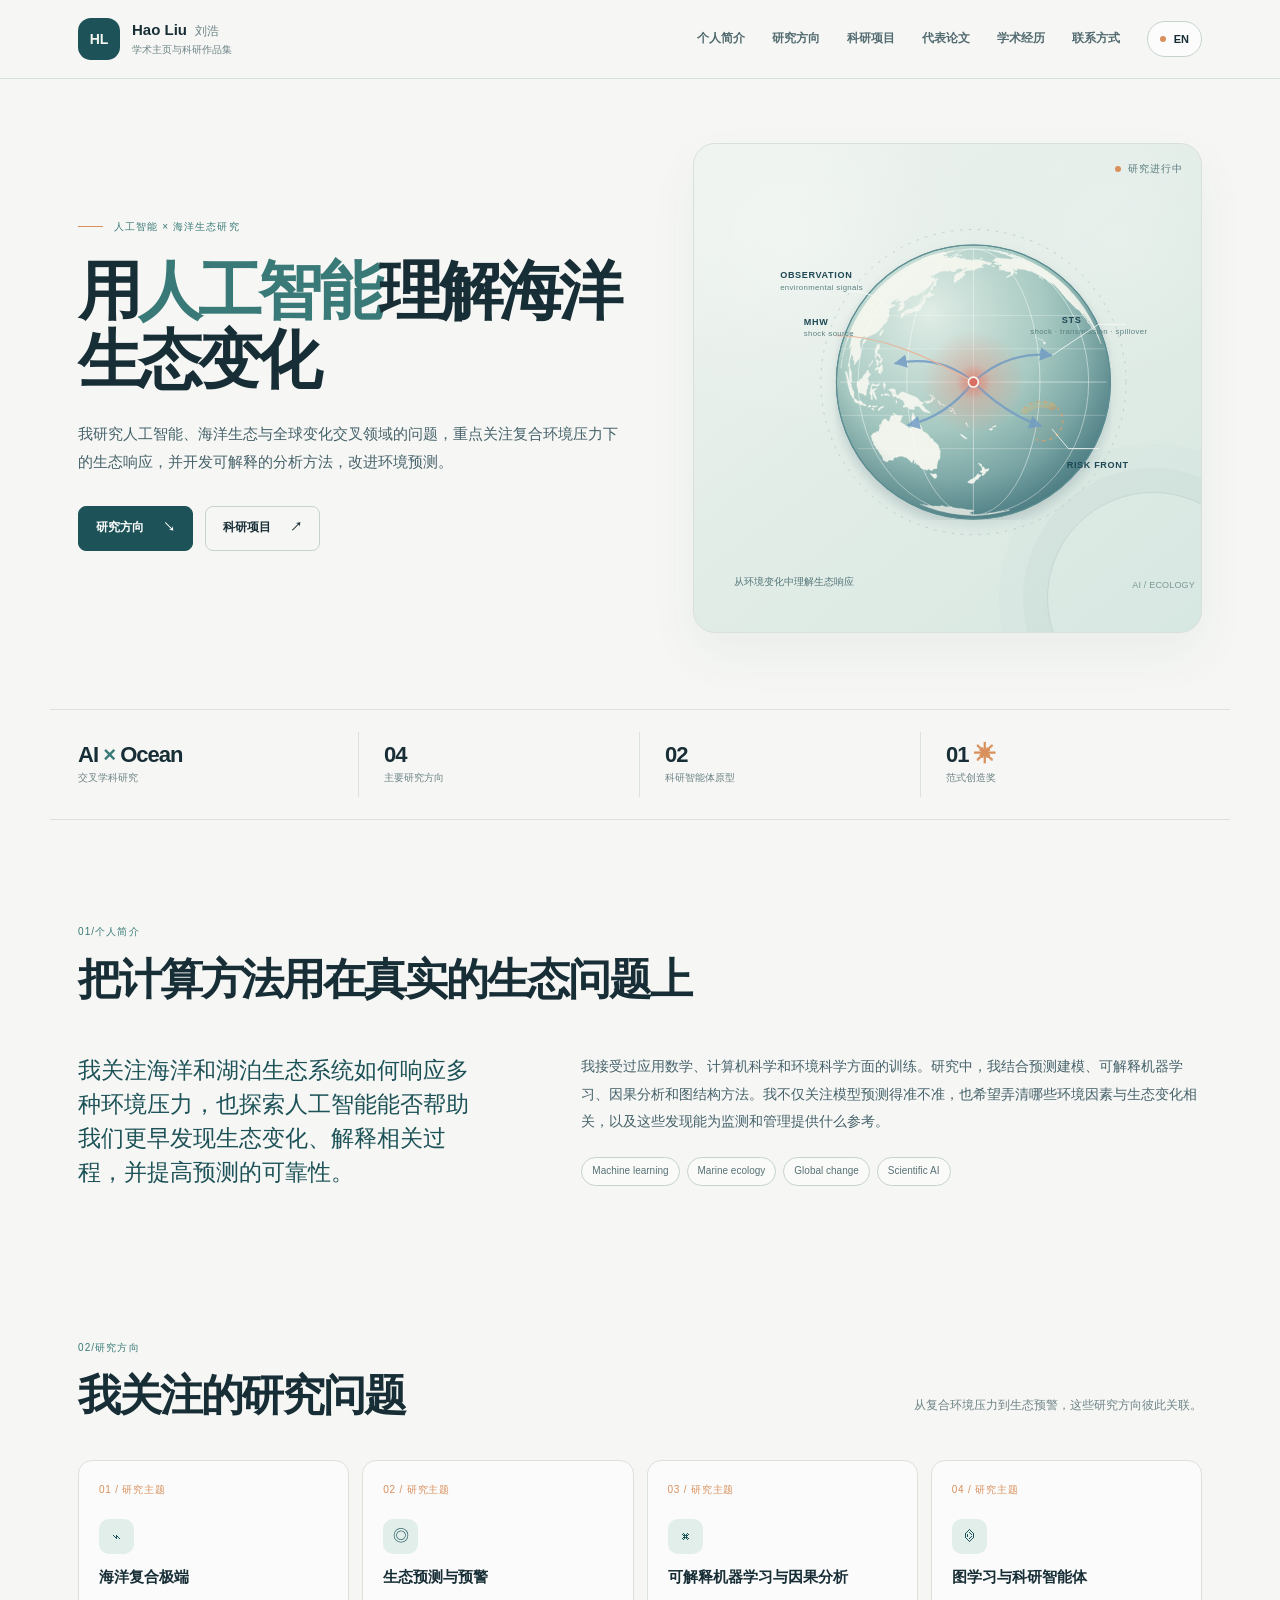
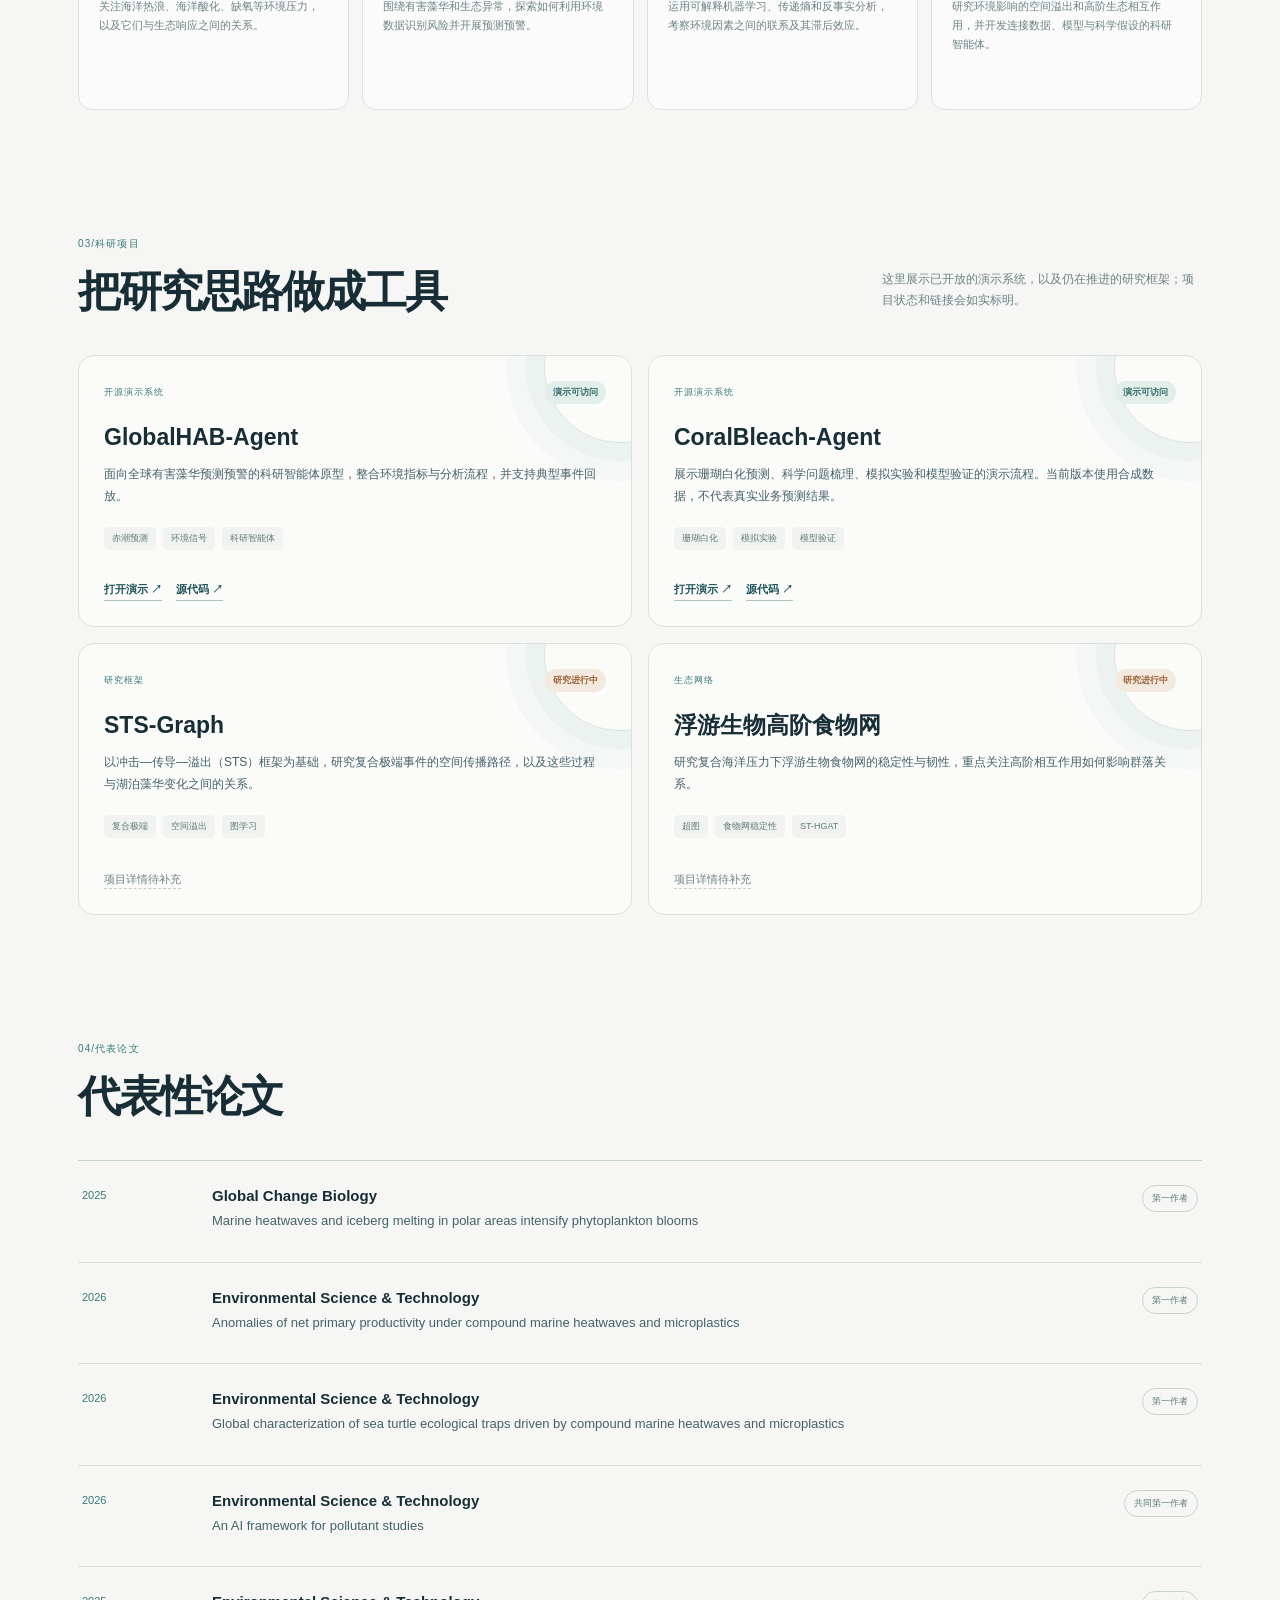
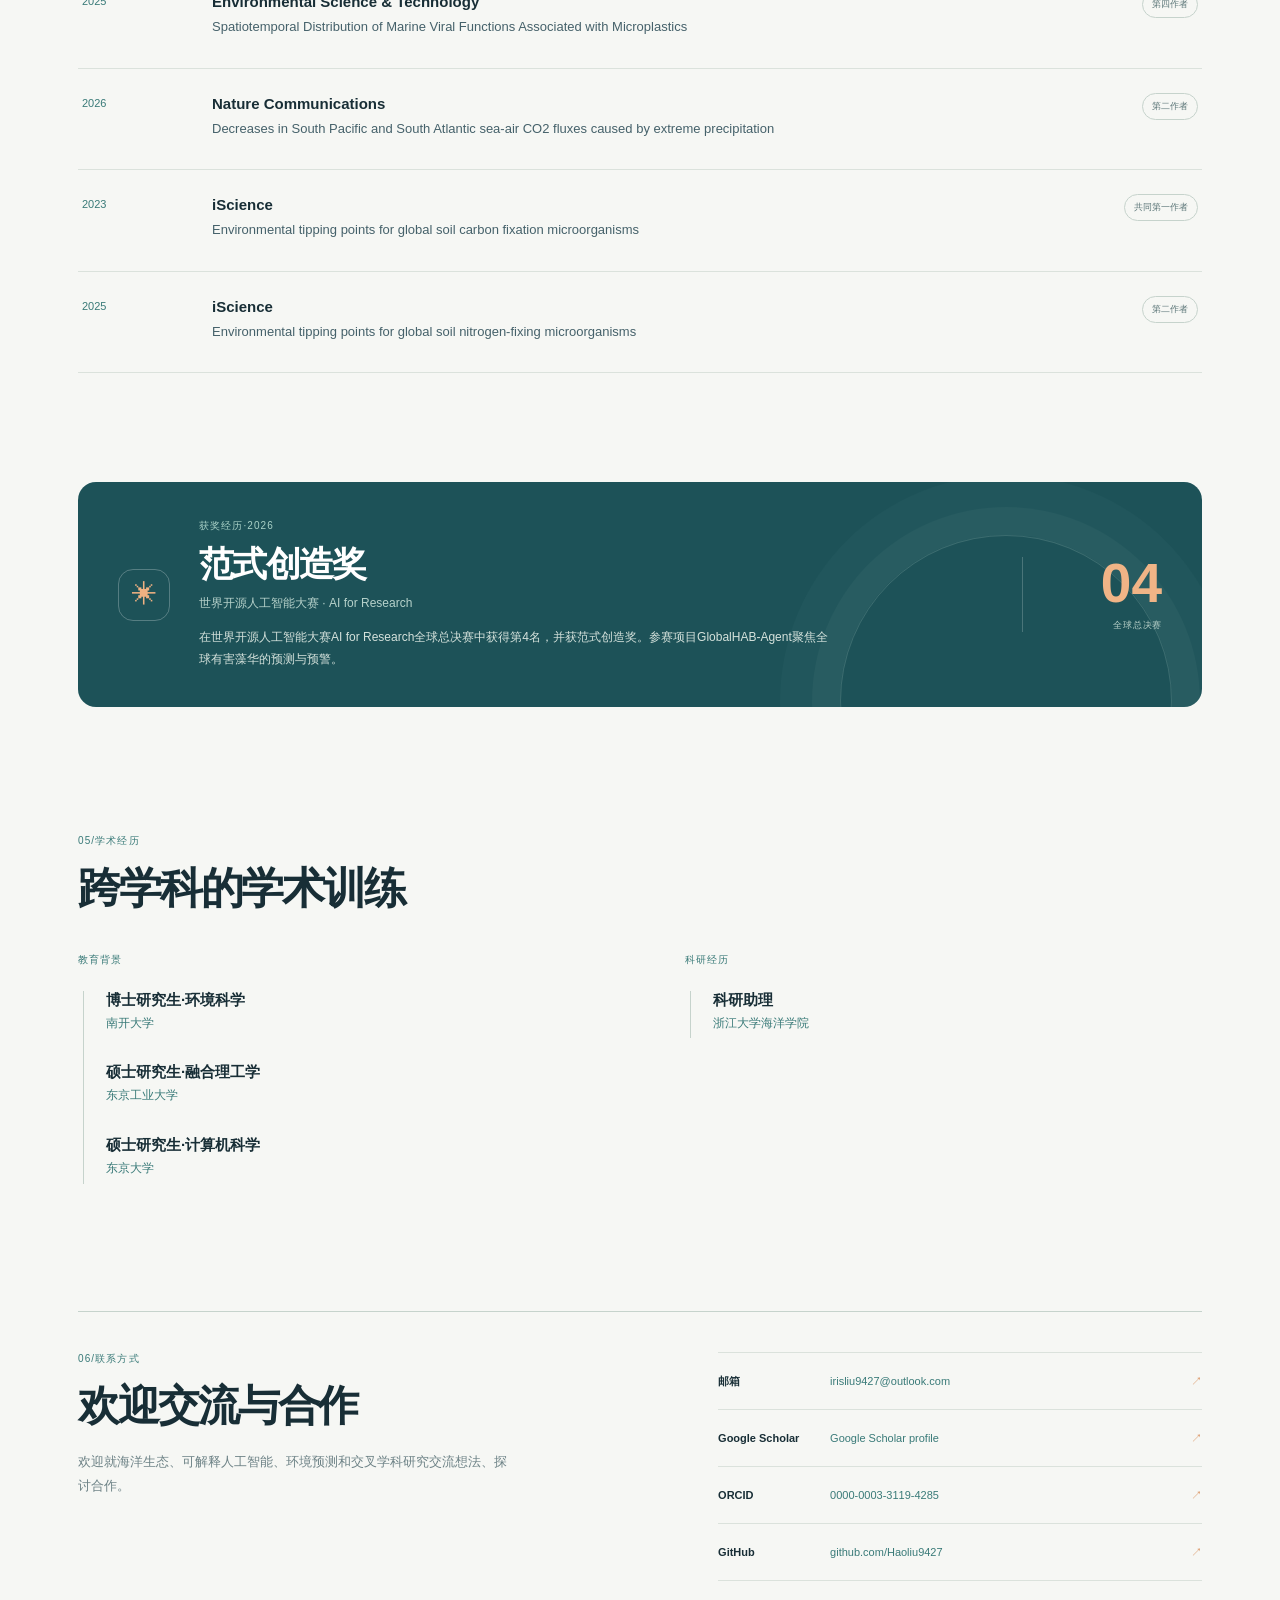
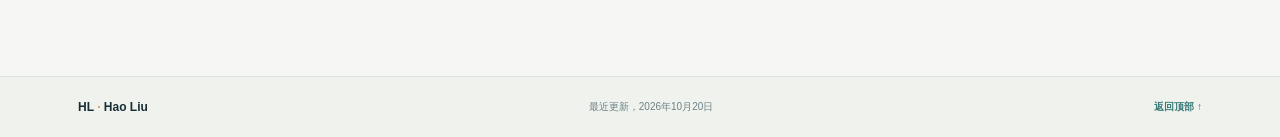
==== index.html @ a84d5222 "Bust cache for repaired language script" ====
<!doctype html>
<html lang="zh-CN">
<head>
  <meta charset="utf-8">
  <meta name="viewport" content="width=device-width, initial-scale=1">
  <meta name="theme-color" content="#f6f7f4">
  <meta name="description" content="刘浩的学术主页与科研作品集，关注人工智能、海洋生态与全球变化。">
  <meta property="og:title" content="刘浩｜人工智能与海洋生态">
  <meta property="og:description" content="刘浩的学术主页与科研作品集，关注人工智能、海洋生态与全球变化。">
  <meta property="og:type" content="website">
  <title>刘浩｜人工智能与海洋生态</title>
  <link rel="icon" href="assets/favicon.svg" type="image/svg+xml">
  <link rel="stylesheet" href="styles.css?v=20261020-4">
  <script defer src="script.js?v=20261020-5"></script>
</head>
<body>
  <a class="skip-link" href="#main" data-i18n="skip">Skip to content</a>

  <header class="site-header">
    <div class="nav-shell">
      <a class="brand" href="#top" aria-label="Hao Liu home">
        <span class="brand-mark">HL</span>
        <span class="brand-copy">
          <strong>Hao Liu <span class="brand-cn">刘浩</span></strong>
          <small data-i18n="brand.subtitle">Academic profile & research portfolio</small>
        </span>
      </a>

      <button class="menu-toggle" id="menu-toggle" type="button" aria-expanded="false" aria-controls="site-nav" aria-label="Open navigation">
        <span></span><span></span>
      </button>

      <nav class="site-nav" id="site-nav" aria-label="Main navigation">
        <a href="#about" data-i18n="nav.about">About</a>
        <a href="#research" data-i18n="nav.research">Research</a>
        <a href="#projects" data-i18n="nav.projects">Projects</a>
        <a href="#publications" data-i18n="nav.publications">Publications</a>
        <a href="#background" data-i18n="nav.background">Background</a>
        <a href="#contact" data-i18n="nav.contact">Contact</a>
        <button class="language-toggle" id="language-toggle" type="button" aria-label="Switch language">
          <span class="language-dot"></span><span id="language-label">中文</span>
        </button>
      </nav>
    </div>
  </header>

  <main id="main">
    <section class="hero section-wrap" id="top">
      <div class="hero-copy">
        <p class="eyebrow"><span class="eyebrow-line"></span><span data-i18n="hero.eyebrow">RESEARCHER · AI × MARINE ECOLOGY</span></p>
        <h1 data-i18n="hero.title">Understanding a changing ocean with <span class="hero-highlight">intelligent systems</span></h1>
        <p class="hero-lede" data-i18n="hero.lede">I work at the intersection of artificial intelligence, marine ecology, and global change — developing interpretable methods to understand ecological responses and improve environmental prediction.</p>
        <div class="hero-actions">
          <a class="button button-primary" href="#research"><span data-i18n="hero.ctaResearch">Explore research</span><span aria-hidden="true">↘</span></a>
          <a class="button button-quiet" href="#projects"><span data-i18n="hero.ctaProjects">View projects</span><span aria-hidden="true">↗</span></a>
        </div>
      </div>

      <div class="hero-visual" aria-label="Shock-transmission-spillover globe illustration" role="img">
        <div class="visual-topline">
          <span class="visual-live"><i></i><span data-i18n="visual.status">Research in progress</span></span>
        </div>
        <svg class="ocean-graphic sts-globe-realistic" viewBox="0 0 580 500" xmlns="http://www.w3.org/2000/svg" aria-hidden="true">
<defs>
<radialGradient id="heroShockGlow" cx="50%" cy="50%" r="50%"><stop offset="0%" stop-color="#d96f62" stop-opacity=".68"/><stop offset="35%" stop-color="#e58c7b" stop-opacity=".34"/><stop offset="100%" stop-color="#e58c7b" stop-opacity="0"/></radialGradient>
<linearGradient id="heroRiskBand" x1="0" y1="0" x2="1" y2="1"><stop offset="0%" stop-color="#f5d882" stop-opacity=".02"/><stop offset="55%" stop-color="#efb65d" stop-opacity=".28"/><stop offset="100%" stop-color="#d98b43" stop-opacity=".52"/></linearGradient>
<marker id="heroFlowArrow" markerWidth="6" markerHeight="6" refX="5" refY="3" orient="auto"><path d="M0 0L5.5 3L0 6Z" fill="#719bc4"/></marker>
</defs>
<circle cx="322" cy="244" r="188" fill="none" stroke="#b8ceca" stroke-width="1.1" stroke-dasharray="3 8"/>
<image href="assets/globe-coastlines.svg" x="152" y="74" width="340" height="340" preserveAspectRatio="xMidYMid meet"/>
<circle cx="322" cy="244" r="64" fill="url(#heroShockGlow)"/>
<path d="M384 277 C394 267 409 265 421 272 C432 279 435 291 430 302 C425 313 412 319 399 315" fill="rgba(184,142,86,.055)" stroke="#d5a16b" stroke-width="1.5" stroke-dasharray="4 5"/>
<path d="M385 279 C396 270 408 269 419 274" fill="none" stroke="url(#heroRiskBand)" stroke-width="9" stroke-linecap="round"/>
<g fill="none" stroke="#719bc4" stroke-width="2.8" stroke-linecap="round" marker-end="url(#heroFlowArrow)" opacity=".84">
<path d="M322 244 C294 220 261 214 226 221"/>
<path d="M322 244 C350 218 384 207 418 211"/>
<path d="M322 244 C348 270 376 288 405 298"/>
<path d="M322 244 C300 272 273 290 242 297"/>
</g>
<circle cx="322" cy="244" r="21" fill="url(#heroShockGlow)"/>
<path d="M153 187 C207 187 264 211 322 244" fill="none" stroke="#e9b69c" stroke-width="1.35" stroke-linecap="round" opacity=".98"/>
<circle cx="322" cy="244" r="6.1" fill="#d96f62" stroke="#fbf6ef" stroke-width="2"/>
<g fill="#1f4855" font-size="11.2" font-weight="700" letter-spacing=".8">
<text x="84" y="116">OBSERVATION</text><text x="113" y="174">MHW</text><text x="431" y="171">STS</text><text x="437" y="350">RISK FRONT</text>
</g>
<g fill="#5b8281" font-size="9.6" letter-spacing=".45">
<text x="84" y="130">environmental signals</text><text x="113" y="187">shock source</text><text x="392" y="185">shock · transmission · spillover</text>
</g>
<g stroke="#f8fbf7" stroke-width="1.15" fill="none" opacity=".9">
<path d="M170 132 C191 132 204 140 216 151"/>
<path d="M419 211 L476 173 L510 173"/>
<path d="M419 302 L439 326 L477 326"/>
</g>
</svg>
        <div class="visual-caption">
          <span data-i18n="visual.caption">From environmental signals to ecological insight</span>
          <span class="caption-index">AI / ECOLOGY</span>
        </div>
      </div>
    </section>

    <section class="quick-facts section-wrap" aria-label="Profile highlights">
      <div class="fact">
        <span class="fact-value">AI <span>×</span> Ocean</span>
        <span class="fact-label" data-i18n="facts.one">Interdisciplinary research</span>
      </div>
      <div class="fact">
        <span class="fact-value">04</span>
        <span class="fact-label" data-i18n="facts.two">Core research themes</span>
      </div>
      <div class="fact">
        <span class="fact-value">02</span>
        <span class="fact-label" data-i18n="facts.three">Interactive research agents</span>
      </div>
      <div class="fact fact-award">
        <span class="fact-value">01 <span class="fact-star">✳</span></span>
        <span class="fact-label" data-i18n="facts.four">Paradigm Creation Award</span>
      </div>
    </section>

    <section class="section section-wrap about-section" id="about">
      <div class="section-heading">
        <p class="section-index">01/<span data-i18n="sections.about">ABOUT</span></p>
        <h2 data-i18n="about.title">Connecting computational methods with ecological questions.</h2>
      </div>
      <div class="about-grid">
        <div class="about-lead">
          <p data-i18n="about.lead">My work asks how marine and aquatic ecosystems respond to interacting environmental pressures — and how AI can help detect, explain, and anticipate those changes.</p>
        </div>
        <div class="about-detail">
          <p data-i18n="about.detail">With training across applied mathematics, computer science, and environmental science, I combine predictive modelling with interpretable analysis, causal reasoning, and graph-based representations. The goal is not only to improve model performance, but to produce evidence that can support ecological understanding and environmental decision-making.</p>
          <div class="inline-tags">
            <span>Machine learning</span><span>Marine ecology</span><span>Global change</span><span>Scientific AI</span>
          </div>
        </div>
      </div>
    </section>

    <section class="section section-wrap research-section" id="research">
      <div class="section-heading heading-with-note">
        <div>
          <p class="section-index">02/<span data-i18n="sections.research">RESEARCH</span></p>
          <h2 data-i18n="research.title">Questions that guide the work.</h2>
        </div>
        <p class="section-note" data-i18n="research.note">Four connected themes, from environmental extremes to practical prediction systems.</p>
      </div>
      <div class="research-grid" id="research-grid"></div>
    </section>

    <section class="section section-wrap projects-section" id="projects">
      <div class="section-heading heading-with-note">
        <div>
          <p class="section-index">03/<span data-i18n="sections.projects">PROJECTS</span></p>
          <h2 data-i18n="projects.title">Research, made tangible.</h2>
        </div>
        <p class="section-note" data-i18n="projects.note">Selected prototypes and research frameworks. Project status and links are kept explicit.</p>
      </div>
      <div class="projects-grid" id="projects-grid"></div>
    </section>

    <section class="section section-wrap publications-section" id="publications">
      <div class="section-heading heading-with-note">
        <div>
          <p class="section-index">04/<span data-i18n="sections.publications">PUBLICATIONS</span></p>
          <h2 data-i18n="publications.title">Selected publications.</h2>
        </div>
      </div>
      <div class="publication-list" id="publication-list"></div>
    </section>

    <section class="section section-wrap recognition-section" id="awards">
      <div class="award-panel">
        <div class="award-symbol" aria-hidden="true">✳</div>
        <div class="award-content">
          <p class="section-index" data-i18n="award.eyebrow">RECOGNITION / 2026</p>
          <h2 data-i18n="award.title">Paradigm Creation Award</h2>
          <p class="award-subtitle" data-i18n="award.subtitle">World Open-Source AI Competition · AI for Research</p>
          <p class="award-description" data-i18n="award.description">Global finalist — 4th place overall and the sole recipient of the Paradigm Creation Award, for GlobalHAB-Agent, a research agent for global harmful algal bloom prediction and early warning.</p>
        </div>
        <div class="award-rank">
          <span class="rank-number">04</span>
          <span class="rank-label" data-i18n="award.rank">WORLD FINAL</span>
        </div>
      </div>
    </section>

    <section class="section section-wrap background-section" id="background">
      <div class="section-heading">
        <p class="section-index">05/<span data-i18n="sections.background">BACKGROUND</span></p>
        <h2 data-i18n="background.title">Training across disciplines.</h2>
      </div>
      <div class="background-grid">
        <div>
          <h3 class="subheading" data-i18n="background.education">Education</h3>
          <div class="timeline" id="education-list"></div>
        </div>
        <div>
          <h3 class="subheading" data-i18n="background.experience">Research experience</h3>
          <div class="timeline" id="experience-list"></div>
        </div>
      </div>
    </section>

    <section class="section section-wrap contact-section" id="contact">
      <div class="contact-panel">
        <div>
          <p class="section-index">06/<span data-i18n="sections.contact">CONTACT</span></p>
          <h2 data-i18n="contact.title">For research, collaboration, and scientific exchange.</h2>
          <p class="contact-description" data-i18n="contact.description">I welcome conversations around marine ecology, interpretable AI, environmental prediction, and interdisciplinary research.</p>
        </div>
        <div class="contact-links">
          <a class="contact-link" href="mailto:irisliu9427@outlook.com">
            <span data-i18n="contact.email">Email</span><span class="contact-link-value">irisliu9427@outlook.com</span><span aria-hidden="true">↗</span>
          </a>
          <a class="contact-link" href="https://scholar.google.com/citations?user=wZEQ1fgAAAAJ&amp;hl=zh-CN&amp;authuser=1" target="_blank" rel="noopener noreferrer">
            <span>Google Scholar</span><span class="contact-link-value">Google Scholar profile</span><span aria-hidden="true">↗</span>
          </a>
          <a class="contact-link" href="https://orcid.org/0000-0003-3119-4285" target="_blank" rel="noopener noreferrer">
            <span>ORCID</span><span class="contact-link-value">0000-0003-3119-4285</span><span aria-hidden="true">↗</span>
          </a>
          <a class="contact-link" href="https://github.com/Haoliu9427" target="_blank" rel="noopener noreferrer">
            <span>GitHub</span><span class="contact-link-value">github.com/Haoliu9427</span><span aria-hidden="true">↗</span>
          </a>
        </div>
      </div>
    </section>
  </main>

  <footer class="site-footer">
    <div class="footer-inner">
      <a class="footer-brand" href="#top">HL <span>·</span> Hao Liu</a>
      <p data-i18n="footer.note">Built for scientific exchange · Last updated 2026</p>
      <a href="#top" class="back-top"><span data-i18n="footer.top">Back to top</span> ↑</a>
    </div>
  </footer>
</body>
</html>
---- styles.css ----
:root{--paper:#f6f7f4;--white:#fff;--ink:#182e36;--ink-soft:#45616a;--muted:#6d8286;--line:#dbe2dc;--line-strong:#c6d3cc;--teal:#397a78;--teal-deep:#1d5258;--teal-pale:#e2eeea;--orange:#d9905d;--serif:"Microsoft YaHei","微软雅黑",sans-serif;--sans:"Microsoft YaHei","微软雅黑",sans-serif;--display:"Microsoft YaHei","微软雅黑",sans-serif;--mono:"Microsoft YaHei","微软雅黑",sans-serif;--content:1180px}
*{box-sizing:border-box}html{scroll-behavior:smooth;scroll-padding-top:92px}body{margin:0;background:var(--paper);color:var(--ink);font:15px/1.65 var(--sans);-webkit-font-smoothing:antialiased}a{color:inherit;text-decoration:none}button{font:inherit}::selection{background:#c9e1d8;color:var(--ink)}.skip-link{position:absolute;left:16px;top:-60px;z-index:1000;background:var(--ink);color:white;padding:10px 14px;border-radius:6px}.skip-link:focus{top:12px}
.site-header{position:sticky;top:0;z-index:100;background:rgba(246,247,244,.93);backdrop-filter:blur(16px);border-bottom:1px solid rgba(198,211,204,.7)}.nav-shell{max-width:var(--content);margin:auto;min-height:78px;padding:0 28px;display:flex;align-items:center;justify-content:space-between;gap:28px}.brand{display:inline-flex;align-items:center;gap:12px;flex-shrink:0}.brand-mark{display:grid;place-items:center;width:42px;height:42px;border-radius:13px;color:#f4f7f1;background:var(--teal-deep);font:700 14px var(--display)}.brand-copy{display:flex;flex-direction:column;line-height:1.28}.brand-copy strong{font:700 15px var(--display)}.brand-cn{color:var(--muted);font-size:12px;font-weight:500;margin-left:4px}.brand-copy small{color:var(--muted);font-size:10px;margin-top:4px}.site-nav{display:flex;align-items:center;gap:clamp(14px,2.1vw,28px)}.site-nav>a{color:#536b70;font-size:12px;font-weight:600}.site-nav>a:hover,.site-nav>a.active{color:var(--teal-deep)}.language-toggle{border:1px solid var(--line-strong);background:rgba(255,255,255,.55);color:var(--ink);display:inline-flex;align-items:center;gap:8px;padding:8px 12px;border-radius:99px;font-size:11px;font-weight:700;cursor:pointer}.language-dot{width:6px;height:6px;background:var(--orange);border-radius:50%}.menu-toggle{display:none}.section-wrap{width:min(var(--content),100%);margin:0 auto;padding-left:28px;padding-right:28px}
.hero{min-height:610px;display:grid;grid-template-columns:1.04fr .96fr;align-items:center;gap:clamp(34px,5vw,72px);padding-top:64px;padding-bottom:76px}.hero-copy{padding:8px 0 14px}.eyebrow,.section-index{margin:0;font:500 10px var(--mono);letter-spacing:.11em;color:var(--teal)}.eyebrow{display:flex;align-items:center;gap:11px;margin-bottom:23px}.eyebrow-line{display:inline-block;width:25px;height:1px;background:var(--orange)}h1,h2,h3,h4,p{margin-top:0}h1{max-width:630px;margin-bottom:24px;font:600 clamp(42px,5vw,67px)/1.09 var(--display);letter-spacing:-.06em}h1 em,h1 .hero-highlight{color:var(--teal);font-family:var(--display);font-style:normal;font-weight:600}.hero-lede{max-width:540px;margin-bottom:30px;color:var(--ink-soft);font-size:15px;line-height:1.85}.hero-actions{display:flex;align-items:center;flex-wrap:wrap;gap:12px}.button{min-height:45px;display:inline-flex;align-items:center;justify-content:center;gap:19px;padding:0 17px;border-radius:8px;font-size:12px;font-weight:700;transition:transform .2s}.button:hover{transform:translateY(-2px)}.button-primary{background:var(--teal-deep);color:white;border:1px solid var(--teal-deep)}.button-quiet{border:1px solid var(--line-strong);background:transparent}.hero-meta{display:flex;align-items:center;gap:9px;margin-top:31px;color:var(--muted);font-size:11px}.meta-pin{width:7px;height:7px;border-radius:50%;background:var(--orange);box-shadow:0 0 0 4px #f6e9dd;margin:0 3px}
.hero-visual{position:relative;overflow:hidden;min-height:490px;padding:18px;border:1px solid #d7e0d9;border-radius:22px;background:linear-gradient(142deg,#edf2ed,#d7e7e1);box-shadow:0 22px 50px #2348480e}.visual-topline{display:flex;justify-content:space-between;align-items:center;gap:10px;color:#587b7d;font:500 9px var(--mono);letter-spacing:.1em}.visual-live{display:inline-flex;align-items:center;gap:7px;font:500 10px var(--sans)}.visual-live i{width:6px;height:6px;background:var(--orange);border-radius:50%}.ocean-graphic{display:block;width:100%;height:auto;margin:0 auto;max-height:425px}.ocean-graphic text{font-family:var(--sans)!important}.visual-caption{position:absolute;bottom:16px;left:20px;right:20px;display:flex;align-items:center;justify-content:space-between;gap:10px;color:#527579;font-size:10px}.caption-index{font:9px var(--mono);color:#7c9997}
.quick-facts{display:grid;grid-template-columns:repeat(4,1fr);border-top:1px solid var(--line);border-bottom:1px solid var(--line);padding-top:22px;padding-bottom:22px}.fact{min-height:65px;padding:0 25px;display:flex;flex-direction:column;justify-content:center;border-right:1px solid var(--line)}.fact:first-child{padding-left:0}.fact:last-child{border:0}.fact-value{font:700 22px var(--display);letter-spacing:-.045em}.fact-value>span{color:var(--teal)}.fact-star{color:var(--orange)!important}.fact-label{color:var(--muted);font-size:10px;margin-top:2px}
.section{padding-top:105px;padding-bottom:15px}.section-heading{margin-bottom:39px}.section-index{display:block;margin-bottom:15px}.section-heading h2,.award-content h2,.contact-panel h2{max-width:720px;margin:0;font:600 clamp(29px,3.5vw,43px)/1.17 var(--display);letter-spacing:-.05em}.about-grid{display:grid;grid-template-columns:.8fr 1.2fr;gap:clamp(30px,7vw,110px);padding:10px 0 32px}.about-lead p{max-width:400px;margin:0;font:400 23px/1.48 var(--serif);color:var(--teal-deep)}.about-detail p{max-width:650px;margin:0;color:var(--ink-soft);font-size:14px;line-height:1.95}.inline-tags,.project-tags{display:flex;flex-wrap:wrap;gap:7px;margin-top:22px}.inline-tags span{border:1px solid var(--line-strong);border-radius:99px;padding:5px 10px;color:#587276;font-size:10px;background:#ffffff70}.heading-with-note{display:flex;justify-content:space-between;align-items:end;gap:30px}.section-note{max-width:320px;margin:0 0 4px;color:var(--muted);font-size:12px;line-height:1.8}.research-grid{display:grid;grid-template-columns:repeat(4,1fr);gap:13px}.research-card{min-height:250px;padding:22px 20px;border:1px solid var(--line);border-radius:14px;background:#ffffff8a;display:flex;flex-direction:column;transition:transform .22s,border-color .22s}.research-card:hover{transform:translateY(-4px);background:white;border-color:#a9c4bb}.card-number{color:var(--orange);font:500 10px var(--mono);letter-spacing:.08em}.research-icon{margin:22px 0 13px;width:35px;height:35px;display:grid;place-items:center;color:var(--teal-deep);background:var(--teal-pale);border-radius:10px;font-size:16px}.research-card h3{font:700 15px/1.35 var(--display);margin-bottom:10px}.research-card p{margin:0;color:var(--muted);font-size:11px;line-height:1.75}
.projects-section,.publications-section{padding-top:112px}.projects-grid{display:grid;grid-template-columns:repeat(2,1fr);gap:16px}.project-card{min-height:272px;padding:25px;border-radius:16px;border:1px solid var(--line);background:#ffffff8c;position:relative;overflow:hidden;display:flex;flex-direction:column}.project-card:after{content:"";position:absolute;width:150px;height:150px;right:-65px;top:-65px;border:1px solid #d4e4dc;border-radius:50%;box-shadow:0 0 0 18px #d4e4dc40,0 0 0 38px #d4e4dc2e;pointer-events:none}.project-top{display:flex;align-items:center;justify-content:space-between;gap:12px;margin-bottom:19px;position:relative;z-index:1}.project-type{color:var(--teal);font:500 9px var(--mono);letter-spacing:.1em;text-transform:uppercase}.status-pill{border-radius:99px;padding:4px 8px;background:var(--teal-pale);color:#346d6c;font-size:9px;font-weight:700;white-space:nowrap}.status-research{background:#f4e9de;color:#9c633d}.project-card h3{font:700 23px/1.25 var(--display);margin:0 0 11px;position:relative;z-index:1}.project-card p{color:var(--ink-soft);font-size:12px;line-height:1.85;margin-bottom:20px;position:relative;z-index:1}.project-tags{margin:0 0 20px}.project-tags span{padding:4px 8px;border-radius:5px;background:#f0f3ef;color:#617a7c;font-size:9px}.project-links{display:flex;flex-wrap:wrap;gap:14px;margin-top:auto;position:relative;z-index:1}.project-links a{color:var(--teal-deep);font-size:11px;font-weight:700;border-bottom:1px solid #aac7be;padding-bottom:2px}.placeholder-link{color:var(--muted);font-size:11px;border-bottom:1px dashed #c4cfca}
.publication-list{border-top:1px solid var(--line-strong)}.publication-item{display:grid;grid-template-columns:105px 1fr auto;gap:25px;align-items:start;padding:24px 4px;border-bottom:1px solid var(--line)}.publication-year{color:var(--teal);font:500 11px var(--mono);padding-top:4px}.publication-journal{font:700 15px/1.4 var(--display);margin:0 0 5px}.publication-title{color:var(--ink-soft);font:400 13px/1.5 var(--serif);margin:0 0 7px}.publication-note{color:var(--muted);font-size:10px;margin:0}.publication-role{border:1px solid var(--line-strong);border-radius:99px;padding:5px 9px;color:#5d7779;font-size:9px;white-space:nowrap}.editorial-note{display:flex;align-items:start;gap:9px;margin:17px 0 0;color:#8a7a69;font-size:10px;line-height:1.7}.editorial-note>span:first-child{color:var(--orange)}
.recognition-section{padding-top:94px}.award-panel{background:var(--teal-deep);color:#f3f6ef;border-radius:18px;padding:37px 40px;display:grid;grid-template-columns:54px 1fr 140px;gap:27px;align-items:center;position:relative;overflow:hidden}.award-panel:after{content:"";position:absolute;right:30px;bottom:-160px;width:330px;height:330px;border:1px solid #daefe429;border-radius:50%;box-shadow:0 0 0 28px #daefe409,0 0 0 60px #daefe406}.award-symbol{display:grid;place-items:center;width:52px;height:52px;border:1px solid #ffffff40;border-radius:15px;color:#efb182;font-size:25px}.award-content{position:relative;z-index:1}.award-content .section-index{color:#a9d1c7;margin-bottom:11px}.award-content h2{font-size:clamp(25px,3vw,35px);color:white}.award-subtitle{margin:9px 0 13px;color:#b7d2cb;font-size:12px}.award-description{max-width:640px;margin:0;color:#d5e2dc;font-size:12px;line-height:1.8}.award-rank{position:relative;z-index:1;text-align:right;border-left:1px solid #ffffff33;padding-left:25px}.rank-number{display:block;font:700 55px/.95 var(--display);color:#f0b486}.rank-label{display:block;color:#b9d1c9;font:9px var(--mono);letter-spacing:.08em;margin-top:10px}
.background-section{padding-top:112px}.background-grid{display:grid;grid-template-columns:1fr 1fr;gap:clamp(35px,7vw,95px)}.subheading{color:var(--teal);font:500 10px var(--mono);text-transform:uppercase;letter-spacing:.1em;margin:0 0 24px}.timeline{border-left:1px solid var(--line-strong);padding-left:22px;margin-left:5px;display:flex;flex-direction:column;gap:25px}.timeline-item,.experience-card{position:relative}.timeline-item:before,.experience-marker{position:absolute;left:-28px;top:5px;width:9px;height:9px;border-radius:50%;background:var(--orange);border:2px solid var(--paper);box-shadow:0 0 0 1px var(--orange)}.timeline-date{color:var(--muted);font:10px var(--mono);margin:0 0 5px}.timeline-item h4,.experience-card h4{margin:0 0 4px;font:700 15px var(--display)}.timeline-place{color:var(--teal);font-size:12px;margin:0 0 5px}.timeline-description{color:var(--muted);font-size:11px;margin:0;line-height:1.75}.experience-card{border-left:1px solid var(--line-strong);margin-left:5px;padding-left:22px;min-height:110px}.experience-marker{display:block}
.contact-section{padding-top:112px;padding-bottom:95px}.contact-panel{border-top:1px solid var(--line-strong);padding-top:40px;display:grid;grid-template-columns:1fr .9fr;gap:clamp(35px,8vw,110px)}.contact-panel h2{font-size:clamp(30px,3.4vw,42px)}.contact-description{max-width:430px;color:var(--muted);font-size:13px;line-height:1.85;margin:20px 0 0}.contact-links{border-top:1px solid var(--line)}.contact-link{display:grid;grid-template-columns:100px 1fr auto;align-items:center;gap:12px;min-height:57px;border-bottom:1px solid var(--line);font-size:11px}.contact-link>span:first-child{font-weight:700}.contact-link-value{color:var(--teal);overflow-wrap:anywhere}.contact-link>span:last-child{color:var(--orange)}.contact-placeholder .contact-link-value{color:#9a8d80;font-style:italic}.placeholder-tag{font:8px var(--mono);color:#a58d77!important}.site-footer{border-top:1px solid var(--line);background:#eff2ed}.footer-inner{max-width:var(--content);margin:auto;padding:22px 28px;display:flex;justify-content:space-between;align-items:center;gap:20px}.footer-brand{font:700 12px var(--display)}.footer-brand span{color:var(--orange)}.footer-inner p{color:var(--muted);font-size:10px;margin:0}.back-top{color:var(--teal);font-size:10px;font-weight:700}
@media(max-width:980px){.nav-shell{padding:0 22px}.site-nav{gap:14px}.site-nav>a{font-size:11px}.hero{gap:30px;min-height:560px}.hero-visual{min-height:420px}.research-grid{grid-template-columns:repeat(2,1fr)}.research-card{min-height:225px}}
@media(max-width:760px){html{scroll-padding-top:78px}.nav-shell{min-height:70px;padding:0 19px}.brand-mark{width:39px;height:39px}.menu-toggle{width:42px;height:42px;border:1px solid var(--line-strong);border-radius:10px;display:flex;flex-direction:column;align-items:center;justify-content:center;gap:5px;background:transparent;cursor:pointer}.menu-toggle span{width:16px;height:1.5px;background:var(--ink);display:block;transition:transform .2s}.menu-toggle[aria-expanded=true] span:first-child{transform:translateY(3.2px) rotate(45deg)}.menu-toggle[aria-expanded=true] span:last-child{transform:translateY(-3.2px) rotate(-45deg)}.site-nav{position:absolute;display:none;top:69px;left:0;right:0;padding:17px 20px 22px;background:#f6f7f4fc;border-bottom:1px solid var(--line);box-shadow:0 18px 25px #182e360f;align-items:stretch;flex-direction:column;gap:0}.site-nav.open{display:flex}.site-nav>a{padding:10px 0;border-bottom:1px solid #dbe2dcb3;font-size:13px}.language-toggle{align-self:flex-start;margin-top:13px}.section-wrap{padding-left:20px;padding-right:20px}.hero{display:flex;flex-direction:column;align-items:stretch;padding-top:52px;padding-bottom:44px;gap:34px}h1{font-size:clamp(42px,10vw,61px)}.hero-lede{font-size:14px}.hero-visual{min-height:390px}.ocean-graphic{max-height:345px}.quick-facts{grid-template-columns:repeat(2,1fr);padding:12px 0}.fact{padding:13px 14px;border-bottom:1px solid var(--line);min-height:74px}.fact:first-child{padding-left:14px}.fact:nth-child(2){border-right:0}.fact:nth-child(3),.fact:nth-child(4){border-bottom:0}.section{padding-top:76px}.about-grid,.background-grid,.contact-panel{grid-template-columns:1fr;gap:25px}.about-lead p{max-width:580px;font-size:22px}.heading-with-note{display:block}.section-note{margin-top:15px;max-width:520px}.projects-section,.publications-section,.background-section,.contact-section{padding-top:80px}.projects-grid{grid-template-columns:1fr}.project-card{min-height:245px;padding:22px}.publication-item{grid-template-columns:62px 1fr;gap:12px;padding:20px 2px}.publication-role{grid-column:2;justify-self:start}.award-panel{grid-template-columns:44px 1fr;gap:18px;padding:28px 22px}.award-symbol{width:44px;height:44px;border-radius:12px}.award-rank{grid-column:2;text-align:left;border-left:0;border-top:1px solid #ffffff33;padding:17px 0 0;display:flex;align-items:baseline;gap:12px}.rank-number{font-size:42px}.rank-label{margin-top:0}.contact-section{padding-bottom:65px}.contact-link{grid-template-columns:92px minmax(0,1fr) auto}.footer-inner{padding:20px;flex-wrap:wrap}.footer-inner p{order:3;flex-basis:100%}}
@media(max-width:420px){.brand-copy small{max-width:170px;font-size:9px}.hero-visual{min-height:320px;padding:14px 12px}.ocean-graphic{margin-top:9px}.visual-caption{left:13px;right:13px;font-size:9px}.caption-index{display:none}.research-grid{grid-template-columns:1fr}.research-card{min-height:200px}.contact-link{grid-template-columns:1fr auto;gap:2px 12px;padding:10px 0}.contact-link-value{grid-column:1;grid-row:2}.contact-link>span:last-child{grid-column:2;grid-row:1/span 2}}
@media(prefers-reduced-motion:reduce){*,*:before,*:after{scroll-behavior:auto!important;transition-duration:.01ms!important}}

/* STS globe refinement */
.hero-visual::before{content:"";position:absolute;inset:0;background:radial-gradient(circle at 18% 18%,rgba(255,255,255,.34),transparent 34%),radial-gradient(circle at 84% 20%,rgba(255,255,255,.16),transparent 25%);pointer-events:none}
.hero-visual::after{content:"";position:absolute;right:-58px;bottom:-72px;width:210px;height:210px;border-radius:50%;border:1px solid rgba(92,136,137,.18);box-shadow:0 0 0 24px rgba(92,136,137,.05),0 0 0 48px rgba(92,136,137,.025);pointer-events:none}
.visual-topline,.visual-caption{position:relative;z-index:2}
.ocean-graphic{position:relative;z-index:1;margin:8px auto 0}
.ocean-graphic text{font-family:"Microsoft YaHei","微软雅黑",sans-serif}
.timeline-item h4{font-family:"Microsoft YaHei","微软雅黑",sans-serif}
@media(max-width:760px){.hero-visual{min-height:420px}.ocean-graphic{max-height:390px}.visual-caption{font-size:9px}}

/* Softer, publication-homepage treatment for the realistic Pacific-centred globe */
.sts-globe-realistic text{font-family:"Microsoft YaHei","微软雅黑",sans-serif}
.sts-globe-realistic{overflow:visible}
.sts-globe-realistic a{color:inherit}
.publication-title a{color:inherit;text-decoration-color:rgba(72,125,125,.35);text-underline-offset:3px}
.publication-title a:hover{text-decoration-color:currentColor}

/* Refined homepage globe and safe caption spacing */
.sts-globe-realistic{overflow:visible}
.sts-globe-realistic image{filter:drop-shadow(0 7px 7px rgba(41,81,93,.10))}
.visual-caption{left:24px;right:28px;bottom:16px;gap:12px;align-items:flex-end}
.visual-caption>span:first-child{max-width:68%;min-width:0}
.caption-index{flex:0 0 auto;white-space:nowrap;margin-left:auto;padding-right:7px;font:9px var(--mono);letter-spacing:.035em;color:#7c9997}
.publication-title a{color:inherit;text-decoration-color:rgba(72,125,125,.35);text-underline-offset:3px}
.publication-title a:hover{text-decoration-color:currentColor}
@media(max-width:760px){.visual-caption{left:18px;right:18px;bottom:14px;gap:8px;font-size:9px}.visual-caption>span:first-child{max-width:62%}.caption-index{font-size:8px;padding-right:0}}

/* October 2026 refinement: keep the globe editorial, geographically grounded, and unclipped */
.visual-topline{justify-content:flex-end}
.visual-caption{left:22px;right:30px;bottom:16px;gap:12px;align-items:flex-end}
.visual-caption>span:first-child{max-width:68%;min-width:0}
.caption-index{flex:0 0 auto;white-space:nowrap;margin-left:auto;padding-right:10px;font-size:9px;letter-spacing:.02em}
.sts-globe-realistic{overflow:visible}
.publication-title a{color:inherit;text-decoration-color:rgba(72,125,125,.35);text-underline-offset:3px}
.publication-title a:hover{text-decoration-color:currentColor}
@media(max-width:760px){.visual-caption{left:18px;right:22px;bottom:14px;gap:8px;font-size:9px}.visual-caption>span:first-child{max-width:62%}.caption-index{font-size:8px;padding-right:2px}}
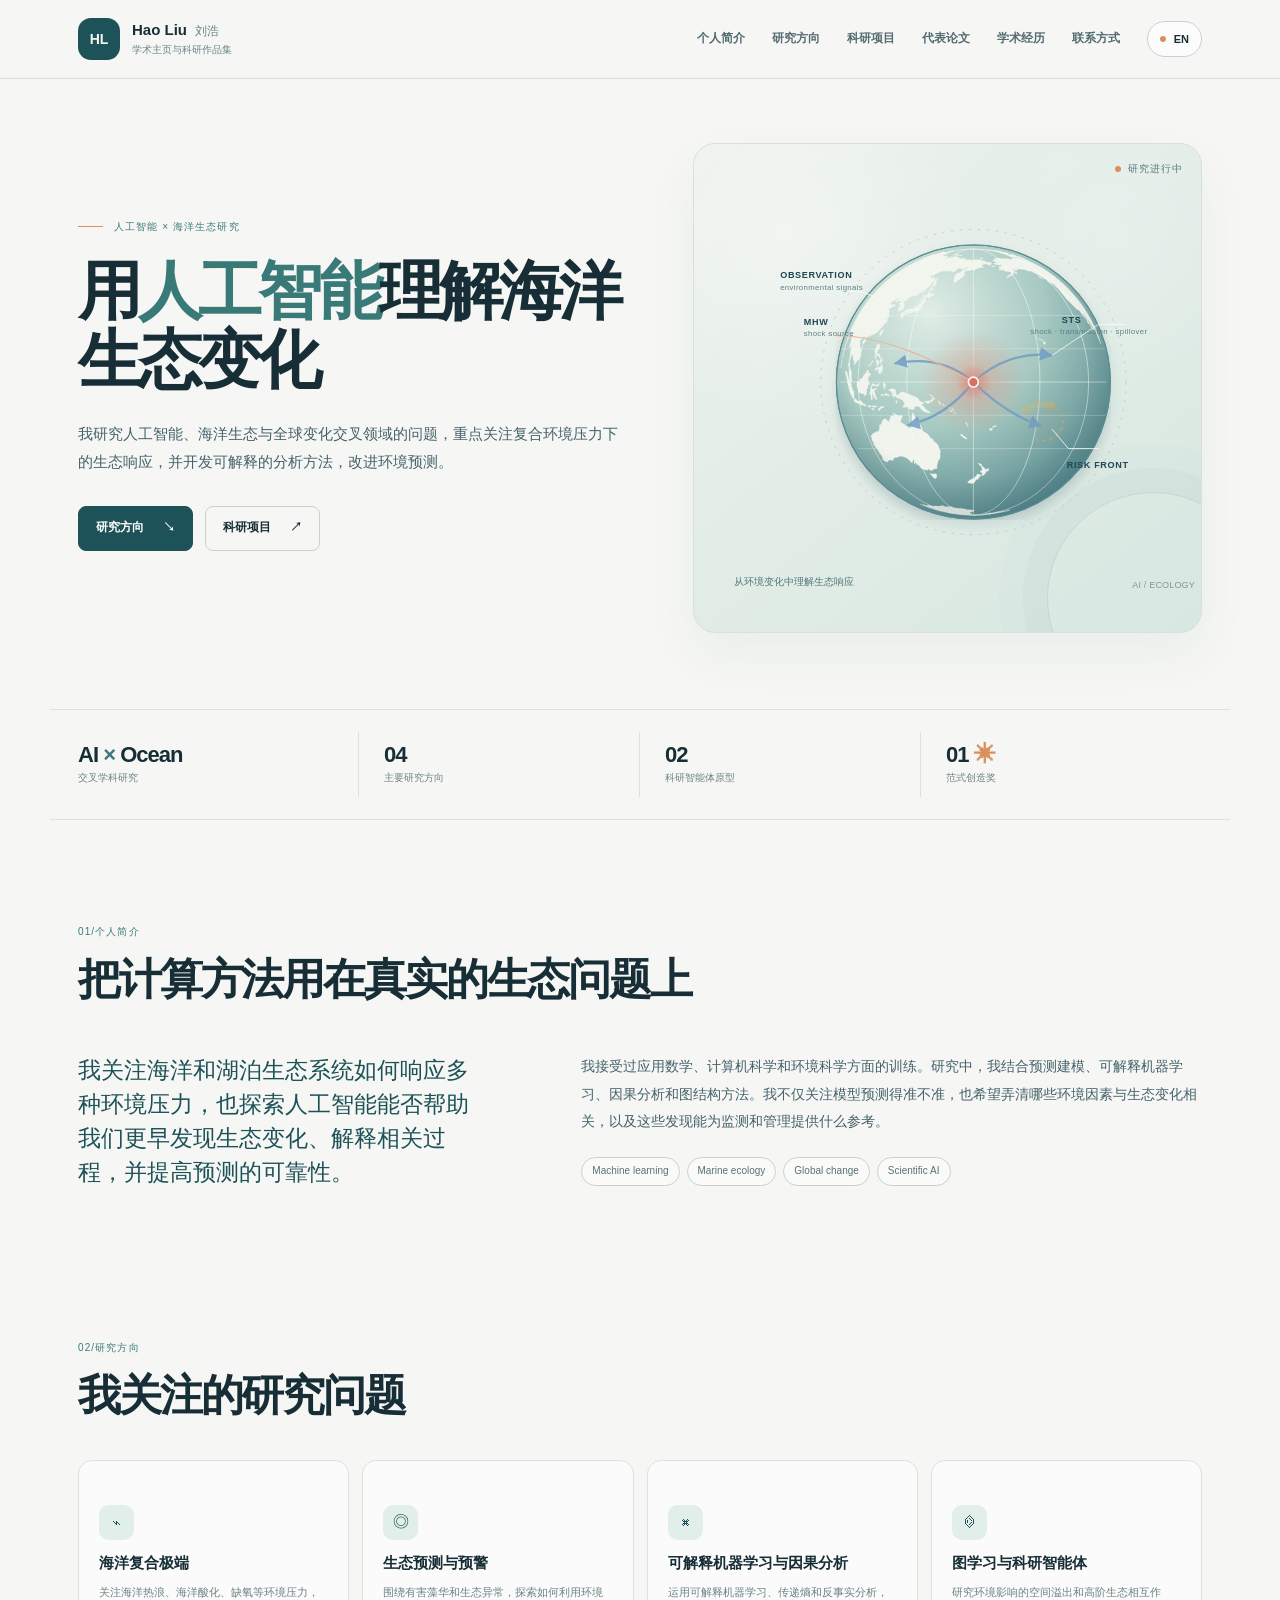
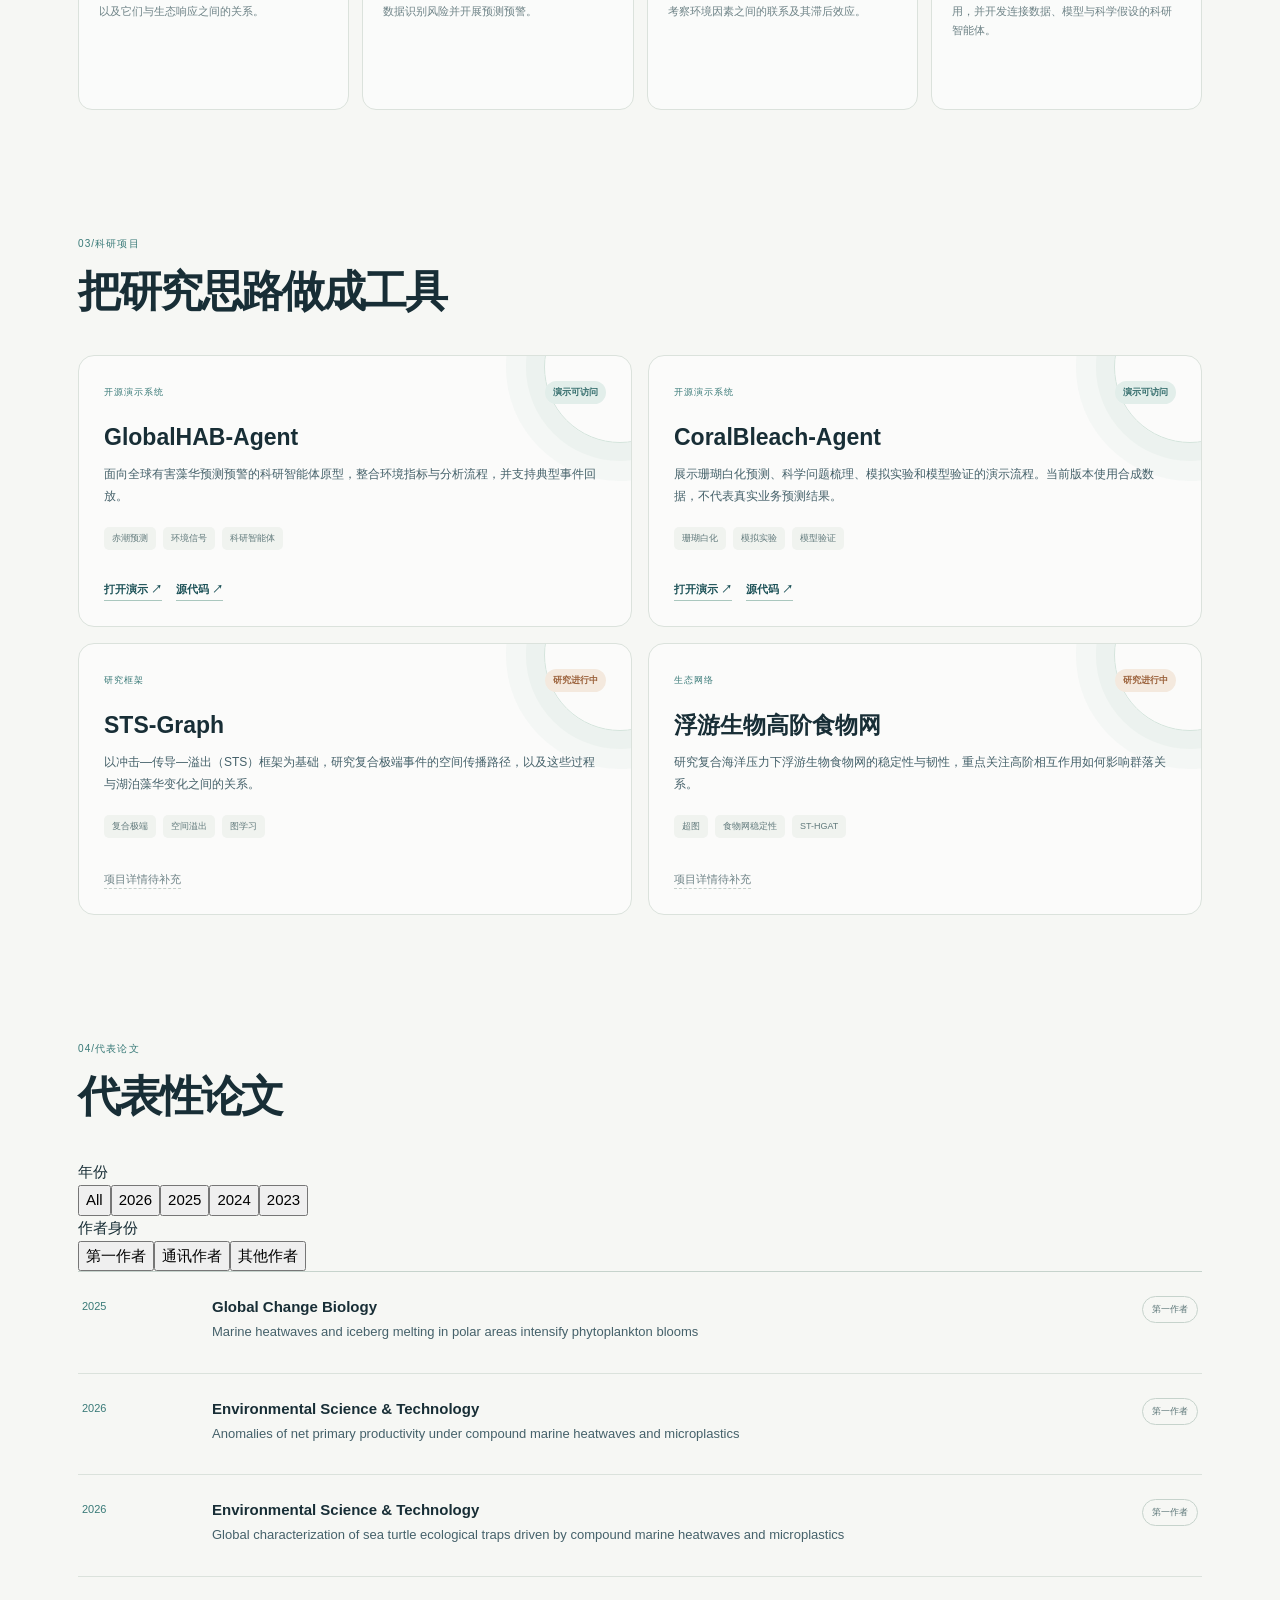
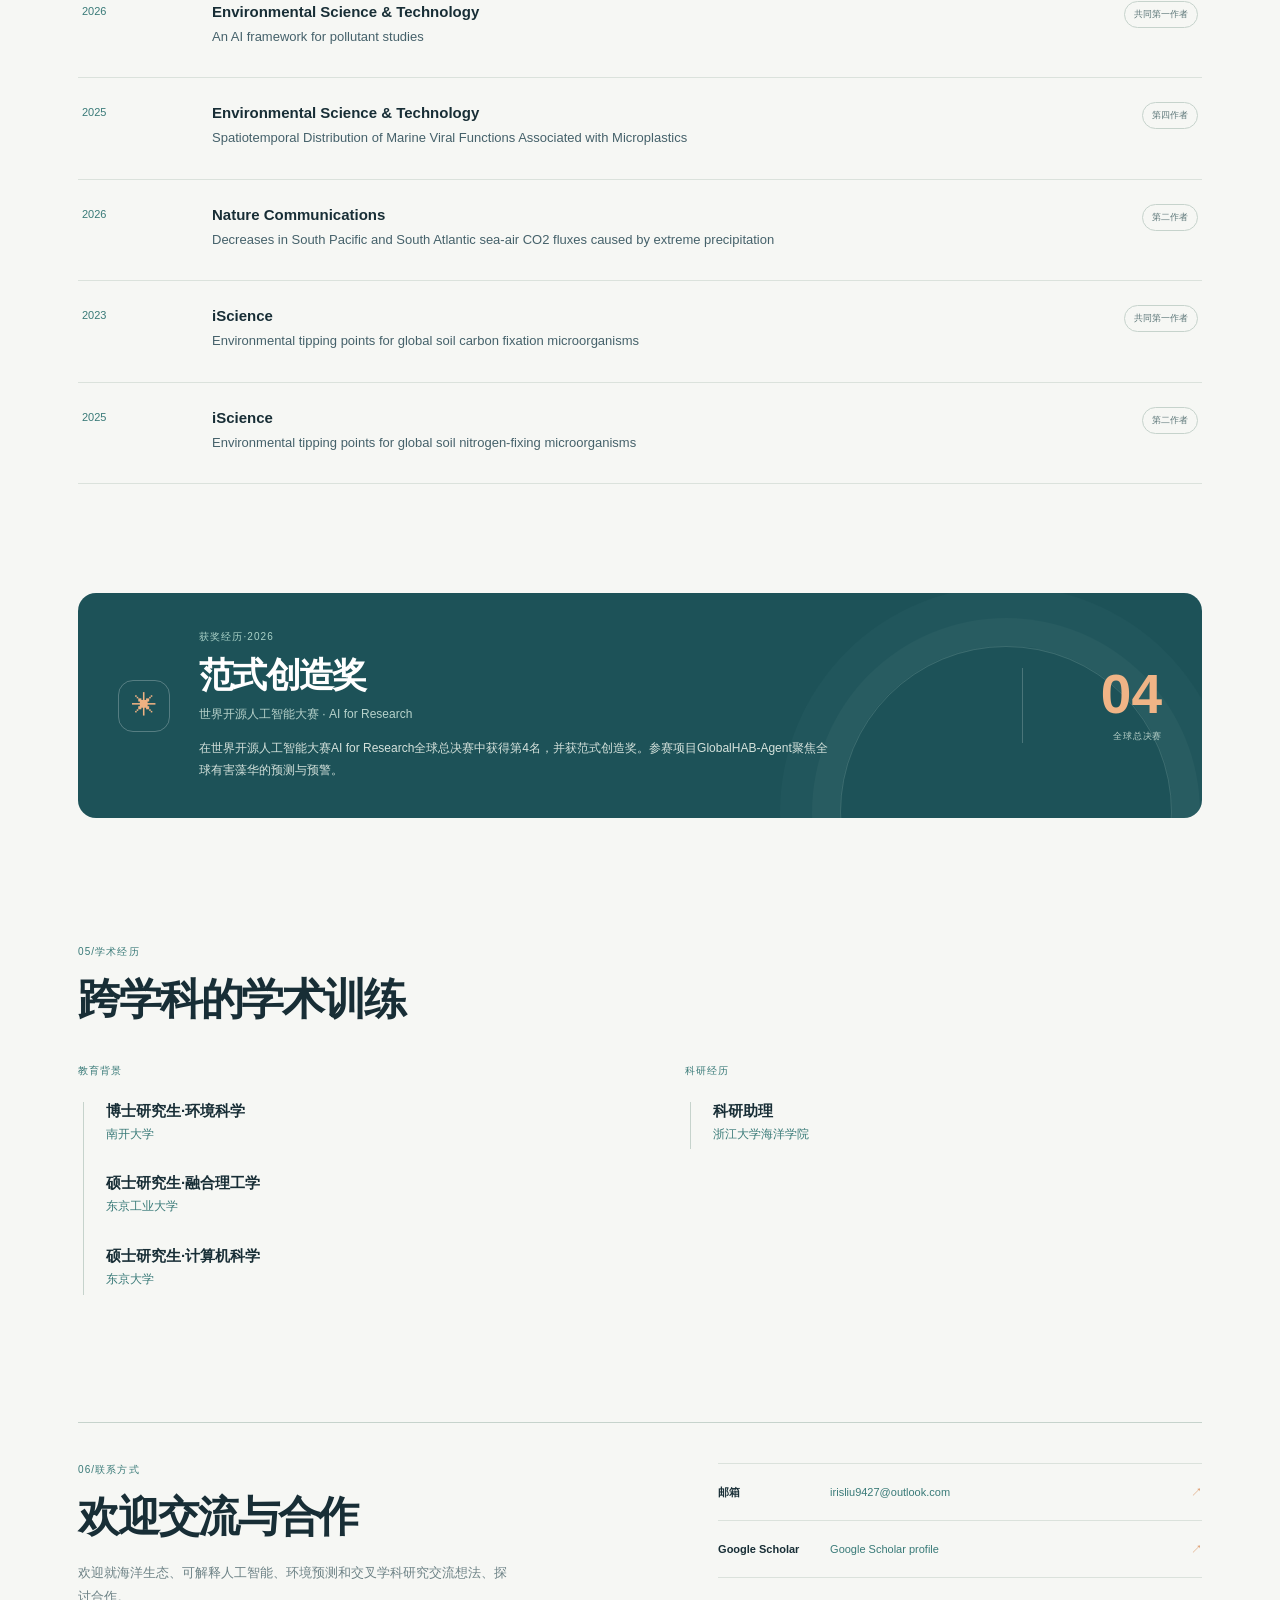
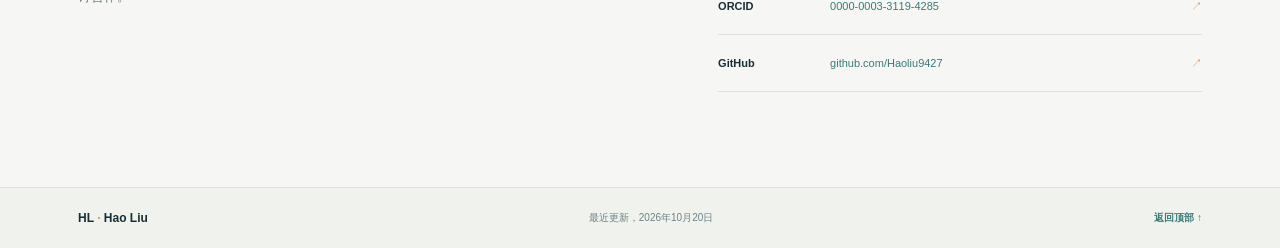
==== commit e9cc5fea: "Remove section side notes and add publication filter controls" ====
--- a/index.html
+++ b/index.html
@@ -10,8 +10,8 @@
   <meta property="og:type" content="website">
   <title>刘浩｜人工智能与海洋生态</title>
   <link rel="icon" href="assets/favicon.svg" type="image/svg+xml">
-  <link rel="stylesheet" href="styles.css?v=20261020-4">
-  <script defer src="script.js?v=20261020-5"></script>
+  <link rel="stylesheet" href="styles.css?v=20261020-5">
+  <script defer src="script.js?v=20261020-6"></script>
 </head>
 <body>
   <a class="skip-link" href="#main" data-i18n="skip">Skip to content</a>
@@ -137,33 +137,35 @@
     </section>
 
     <section class="section section-wrap research-section" id="research">
-      <div class="section-heading heading-with-note">
+      <div class="section-heading">
         <div>
           <p class="section-index">02/<span data-i18n="sections.research">RESEARCH</span></p>
           <h2 data-i18n="research.title">Questions that guide the work.</h2>
         </div>
-        <p class="section-note" data-i18n="research.note">Four connected themes, from environmental extremes to practical prediction systems.</p>
       </div>
       <div class="research-grid" id="research-grid"></div>
     </section>
 
     <section class="section section-wrap projects-section" id="projects">
-      <div class="section-heading heading-with-note">
+      <div class="section-heading">
         <div>
           <p class="section-index">03/<span data-i18n="sections.projects">PROJECTS</span></p>
           <h2 data-i18n="projects.title">Research, made tangible.</h2>
         </div>
-        <p class="section-note" data-i18n="projects.note">Selected prototypes and research frameworks. Project status and links are kept explicit.</p>
       </div>
       <div class="projects-grid" id="projects-grid"></div>
     </section>
 
     <section class="section section-wrap publications-section" id="publications">
-      <div class="section-heading heading-with-note">
+      <div class="section-heading">
         <div>
           <p class="section-index">04/<span data-i18n="sections.publications">PUBLICATIONS</span></p>
           <h2 data-i18n="publications.title">Selected publications.</h2>
         </div>
+      </div>
+      <div class="publication-filters" id="publication-filters">
+        <div class="publication-filter-row"><span class="filter-row-label" data-i18n="publications.filterYear">Year</span><div class="filter-options" id="publication-year-filters"></div></div>
+        <div class="publication-filter-row"><span class="filter-row-label" data-i18n="publications.filterRole">Author role</span><div class="filter-options" id="publication-role-filters"></div></div>
       </div>
       <div class="publication-list" id="publication-list"></div>
     </section>
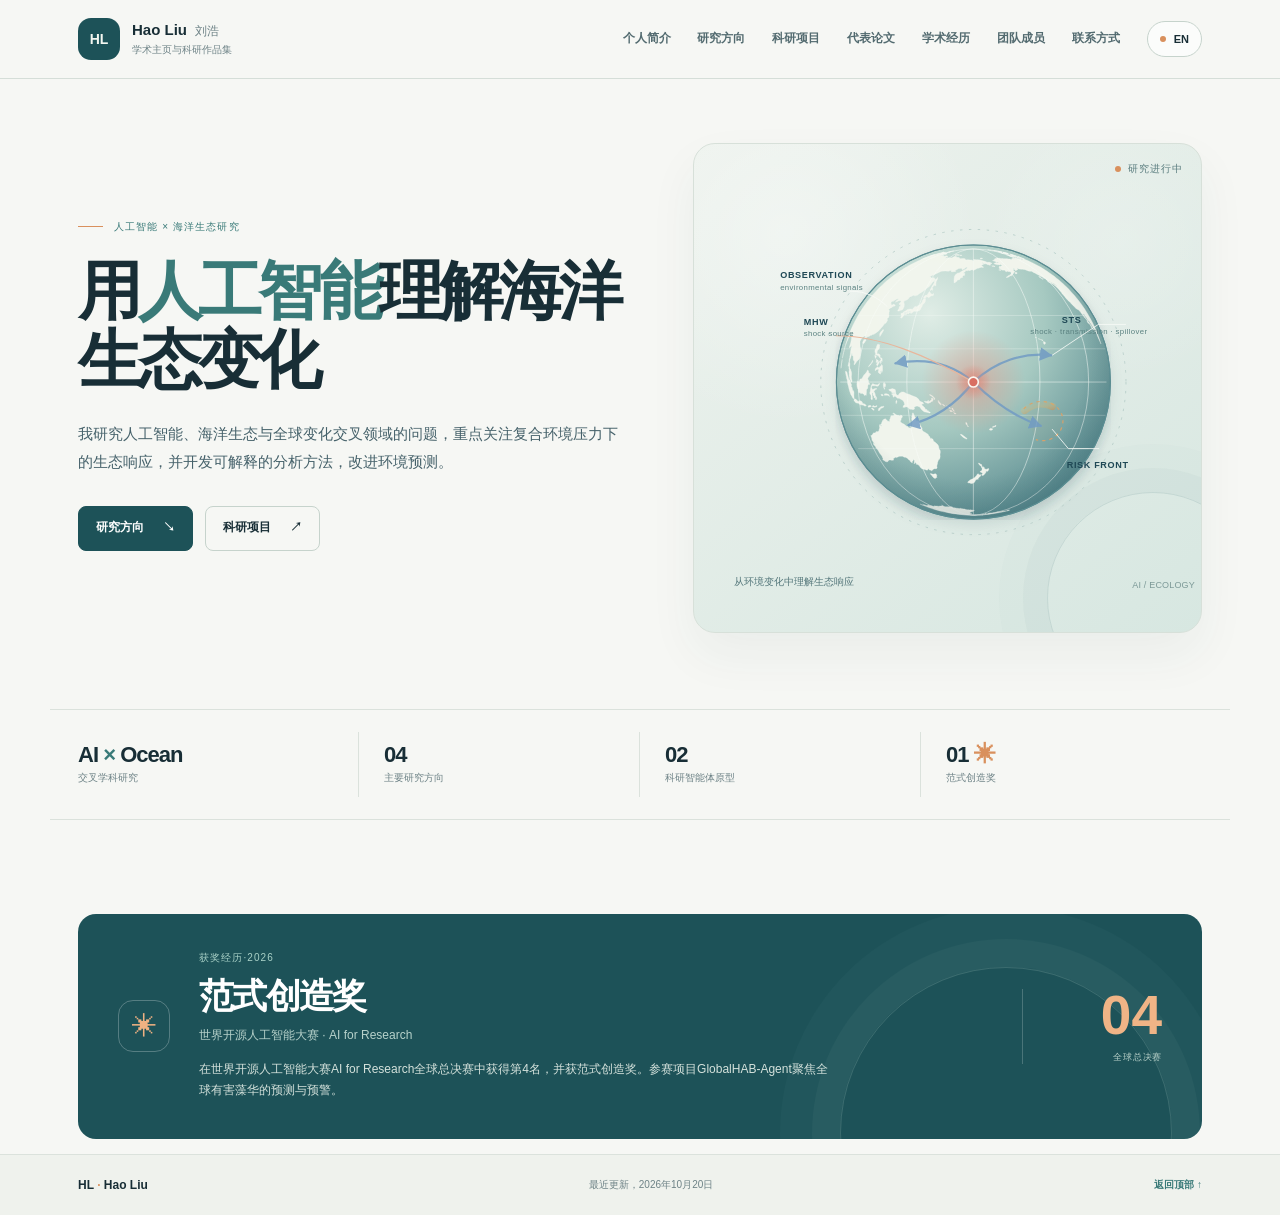
==== commit 19113143: "Make home page a focused landing page with separate section routes" ====
--- a/index.html
+++ b/index.html
@@ -10,15 +10,14 @@
   <meta property="og:type" content="website">
   <title>刘浩｜人工智能与海洋生态</title>
   <link rel="icon" href="assets/favicon.svg" type="image/svg+xml">
-  <link rel="stylesheet" href="styles.css?v=20261020-5">
-  <script defer src="script.js?v=20261020-6"></script>
+  <link rel="stylesheet" href="styles.css?v=20261020-6">
+  <script defer src="script.js?v=20261020-7"></script>
 </head>
-<body>
-  <a class="skip-link" href="#main" data-i18n="skip">Skip to content</a>
-
+<body data-page="home">
+  <a class="skip-link" href="#main" data-i18n="skip">跳转到正文</a>
   <header class="site-header">
     <div class="nav-shell">
-      <a class="brand" href="#top" aria-label="Hao Liu home">
+      <a class="brand" href="index.html#top" aria-label="Hao Liu home">
         <span class="brand-mark">HL</span>
         <span class="brand-copy">
           <strong>Hao Liu <span class="brand-cn">刘浩</span></strong>
@@ -31,28 +30,28 @@
       </button>
 
       <nav class="site-nav" id="site-nav" aria-label="Main navigation">
-        <a href="#about" data-i18n="nav.about">About</a>
-        <a href="#research" data-i18n="nav.research">Research</a>
-        <a href="#projects" data-i18n="nav.projects">Projects</a>
-        <a href="#publications" data-i18n="nav.publications">Publications</a>
-        <a href="#background" data-i18n="nav.background">Background</a>
-        <a href="#contact" data-i18n="nav.contact">Contact</a>
+        <a href="about.html" data-page-link="about" data-i18n="nav.about">About</a>
+        <a href="research.html" data-page-link="research" data-i18n="nav.research">Research</a>
+        <a href="projects.html" data-page-link="projects" data-i18n="nav.projects">Projects</a>
+        <a href="publications.html" data-page-link="publications" data-i18n="nav.publications">Publications</a>
+        <a href="background.html" data-page-link="background" data-i18n="nav.background">Background</a>
+        <a href="members.html" data-page-link="members" data-i18n="nav.members">Lab members</a>
+        <a href="contact.html" data-page-link="contact" data-i18n="nav.contact">Contact</a>
         <button class="language-toggle" id="language-toggle" type="button" aria-label="Switch language">
           <span class="language-dot"></span><span id="language-label">中文</span>
         </button>
       </nav>
     </div>
   </header>
-
   <main id="main">
-    <section class="hero section-wrap" id="top">
+<section class="hero section-wrap" id="top">
       <div class="hero-copy">
         <p class="eyebrow"><span class="eyebrow-line"></span><span data-i18n="hero.eyebrow">RESEARCHER · AI × MARINE ECOLOGY</span></p>
         <h1 data-i18n="hero.title">Understanding a changing ocean with <span class="hero-highlight">intelligent systems</span></h1>
         <p class="hero-lede" data-i18n="hero.lede">I work at the intersection of artificial intelligence, marine ecology, and global change — developing interpretable methods to understand ecological responses and improve environmental prediction.</p>
         <div class="hero-actions">
-          <a class="button button-primary" href="#research"><span data-i18n="hero.ctaResearch">Explore research</span><span aria-hidden="true">↘</span></a>
-          <a class="button button-quiet" href="#projects"><span data-i18n="hero.ctaProjects">View projects</span><span aria-hidden="true">↗</span></a>
+          <a class="button button-primary" href="research.html"><span data-i18n="hero.ctaResearch">Explore research</span><span aria-hidden="true">↘</span></a>
+          <a class="button button-quiet" href="projects.html"><span data-i18n="hero.ctaProjects">View projects</span><span aria-hidden="true">↗</span></a>
         </div>
       </div>
 
@@ -97,9 +96,7 @@
           <span class="caption-index">AI / ECOLOGY</span>
         </div>
       </div>
-    </section>
-
-    <section class="quick-facts section-wrap" aria-label="Profile highlights">
+    </section><section class="quick-facts section-wrap" aria-label="Profile highlights">
       <div class="fact">
         <span class="fact-value">AI <span>×</span> Ocean</span>
         <span class="fact-label" data-i18n="facts.one">Interdisciplinary research</span>
@@ -116,61 +113,7 @@
         <span class="fact-value">01 <span class="fact-star">✳</span></span>
         <span class="fact-label" data-i18n="facts.four">Paradigm Creation Award</span>
       </div>
-    </section>
-
-    <section class="section section-wrap about-section" id="about">
-      <div class="section-heading">
-        <p class="section-index">01/<span data-i18n="sections.about">ABOUT</span></p>
-        <h2 data-i18n="about.title">Connecting computational methods with ecological questions.</h2>
-      </div>
-      <div class="about-grid">
-        <div class="about-lead">
-          <p data-i18n="about.lead">My work asks how marine and aquatic ecosystems respond to interacting environmental pressures — and how AI can help detect, explain, and anticipate those changes.</p>
-        </div>
-        <div class="about-detail">
-          <p data-i18n="about.detail">With training across applied mathematics, computer science, and environmental science, I combine predictive modelling with interpretable analysis, causal reasoning, and graph-based representations. The goal is not only to improve model performance, but to produce evidence that can support ecological understanding and environmental decision-making.</p>
-          <div class="inline-tags">
-            <span>Machine learning</span><span>Marine ecology</span><span>Global change</span><span>Scientific AI</span>
-          </div>
-        </div>
-      </div>
-    </section>
-
-    <section class="section section-wrap research-section" id="research">
-      <div class="section-heading">
-        <div>
-          <p class="section-index">02/<span data-i18n="sections.research">RESEARCH</span></p>
-          <h2 data-i18n="research.title">Questions that guide the work.</h2>
-        </div>
-      </div>
-      <div class="research-grid" id="research-grid"></div>
-    </section>
-
-    <section class="section section-wrap projects-section" id="projects">
-      <div class="section-heading">
-        <div>
-          <p class="section-index">03/<span data-i18n="sections.projects">PROJECTS</span></p>
-          <h2 data-i18n="projects.title">Research, made tangible.</h2>
-        </div>
-      </div>
-      <div class="projects-grid" id="projects-grid"></div>
-    </section>
-
-    <section class="section section-wrap publications-section" id="publications">
-      <div class="section-heading">
-        <div>
-          <p class="section-index">04/<span data-i18n="sections.publications">PUBLICATIONS</span></p>
-          <h2 data-i18n="publications.title">Selected publications.</h2>
-        </div>
-      </div>
-      <div class="publication-filters" id="publication-filters">
-        <div class="publication-filter-row"><span class="filter-row-label" data-i18n="publications.filterYear">Year</span><div class="filter-options" id="publication-year-filters"></div></div>
-        <div class="publication-filter-row"><span class="filter-row-label" data-i18n="publications.filterRole">Author role</span><div class="filter-options" id="publication-role-filters"></div></div>
-      </div>
-      <div class="publication-list" id="publication-list"></div>
-    </section>
-
-    <section class="section section-wrap recognition-section" id="awards">
+    </section><section class="section section-wrap recognition-section" id="awards">
       <div class="award-panel">
         <div class="award-symbol" aria-hidden="true">✳</div>
         <div class="award-content">
@@ -185,52 +128,10 @@
         </div>
       </div>
     </section>
-
-    <section class="section section-wrap background-section" id="background">
-      <div class="section-heading">
-        <p class="section-index">05/<span data-i18n="sections.background">BACKGROUND</span></p>
-        <h2 data-i18n="background.title">Training across disciplines.</h2>
-      </div>
-      <div class="background-grid">
-        <div>
-          <h3 class="subheading" data-i18n="background.education">Education</h3>
-          <div class="timeline" id="education-list"></div>
-        </div>
-        <div>
-          <h3 class="subheading" data-i18n="background.experience">Research experience</h3>
-          <div class="timeline" id="experience-list"></div>
-        </div>
-      </div>
-    </section>
-
-    <section class="section section-wrap contact-section" id="contact">
-      <div class="contact-panel">
-        <div>
-          <p class="section-index">06/<span data-i18n="sections.contact">CONTACT</span></p>
-          <h2 data-i18n="contact.title">For research, collaboration, and scientific exchange.</h2>
-          <p class="contact-description" data-i18n="contact.description">I welcome conversations around marine ecology, interpretable AI, environmental prediction, and interdisciplinary research.</p>
-        </div>
-        <div class="contact-links">
-          <a class="contact-link" href="mailto:irisliu9427@outlook.com">
-            <span data-i18n="contact.email">Email</span><span class="contact-link-value">irisliu9427@outlook.com</span><span aria-hidden="true">↗</span>
-          </a>
-          <a class="contact-link" href="https://scholar.google.com/citations?user=wZEQ1fgAAAAJ&amp;hl=zh-CN&amp;authuser=1" target="_blank" rel="noopener noreferrer">
-            <span>Google Scholar</span><span class="contact-link-value">Google Scholar profile</span><span aria-hidden="true">↗</span>
-          </a>
-          <a class="contact-link" href="https://orcid.org/0000-0003-3119-4285" target="_blank" rel="noopener noreferrer">
-            <span>ORCID</span><span class="contact-link-value">0000-0003-3119-4285</span><span aria-hidden="true">↗</span>
-          </a>
-          <a class="contact-link" href="https://github.com/Haoliu9427" target="_blank" rel="noopener noreferrer">
-            <span>GitHub</span><span class="contact-link-value">github.com/Haoliu9427</span><span aria-hidden="true">↗</span>
-          </a>
-        </div>
-      </div>
-    </section>
   </main>
-
   <footer class="site-footer">
     <div class="footer-inner">
-      <a class="footer-brand" href="#top">HL <span>·</span> Hao Liu</a>
+      <a class="footer-brand" href="index.html#top">HL <span>·</span> Hao Liu</a>
       <p data-i18n="footer.note">Built for scientific exchange · Last updated 2026</p>
       <a href="#top" class="back-top"><span data-i18n="footer.top">Back to top</span> ↑</a>
     </div>
--- a/styles.css
+++ b/styles.css
@@ -4,7 +4,7 @@
 .hero{min-height:610px;display:grid;grid-template-columns:1.04fr .96fr;align-items:center;gap:clamp(34px,5vw,72px);padding-top:64px;padding-bottom:76px}.hero-copy{padding:8px 0 14px}.eyebrow,.section-index{margin:0;font:500 10px var(--mono);letter-spacing:.11em;color:var(--teal)}.eyebrow{display:flex;align-items:center;gap:11px;margin-bottom:23px}.eyebrow-line{display:inline-block;width:25px;height:1px;background:var(--orange)}h1,h2,h3,h4,p{margin-top:0}h1{max-width:630px;margin-bottom:24px;font:600 clamp(42px,5vw,67px)/1.09 var(--display);letter-spacing:-.06em}h1 em,h1 .hero-highlight{color:var(--teal);font-family:var(--display);font-style:normal;font-weight:600}.hero-lede{max-width:540px;margin-bottom:30px;color:var(--ink-soft);font-size:15px;line-height:1.85}.hero-actions{display:flex;align-items:center;flex-wrap:wrap;gap:12px}.button{min-height:45px;display:inline-flex;align-items:center;justify-content:center;gap:19px;padding:0 17px;border-radius:8px;font-size:12px;font-weight:700;transition:transform .2s}.button:hover{transform:translateY(-2px)}.button-primary{background:var(--teal-deep);color:white;border:1px solid var(--teal-deep)}.button-quiet{border:1px solid var(--line-strong);background:transparent}.hero-meta{display:flex;align-items:center;gap:9px;margin-top:31px;color:var(--muted);font-size:11px}.meta-pin{width:7px;height:7px;border-radius:50%;background:var(--orange);box-shadow:0 0 0 4px #f6e9dd;margin:0 3px}
 .hero-visual{position:relative;overflow:hidden;min-height:490px;padding:18px;border:1px solid #d7e0d9;border-radius:22px;background:linear-gradient(142deg,#edf2ed,#d7e7e1);box-shadow:0 22px 50px #2348480e}.visual-topline{display:flex;justify-content:space-between;align-items:center;gap:10px;color:#587b7d;font:500 9px var(--mono);letter-spacing:.1em}.visual-live{display:inline-flex;align-items:center;gap:7px;font:500 10px var(--sans)}.visual-live i{width:6px;height:6px;background:var(--orange);border-radius:50%}.ocean-graphic{display:block;width:100%;height:auto;margin:0 auto;max-height:425px}.ocean-graphic text{font-family:var(--sans)!important}.visual-caption{position:absolute;bottom:16px;left:20px;right:20px;display:flex;align-items:center;justify-content:space-between;gap:10px;color:#527579;font-size:10px}.caption-index{font:9px var(--mono);color:#7c9997}
 .quick-facts{display:grid;grid-template-columns:repeat(4,1fr);border-top:1px solid var(--line);border-bottom:1px solid var(--line);padding-top:22px;padding-bottom:22px}.fact{min-height:65px;padding:0 25px;display:flex;flex-direction:column;justify-content:center;border-right:1px solid var(--line)}.fact:first-child{padding-left:0}.fact:last-child{border:0}.fact-value{font:700 22px var(--display);letter-spacing:-.045em}.fact-value>span{color:var(--teal)}.fact-star{color:var(--orange)!important}.fact-label{color:var(--muted);font-size:10px;margin-top:2px}
-.section{padding-top:105px;padding-bottom:15px}.section-heading{margin-bottom:39px}.section-index{display:block;margin-bottom:15px}.section-heading h2,.award-content h2,.contact-panel h2{max-width:720px;margin:0;font:600 clamp(29px,3.5vw,43px)/1.17 var(--display);letter-spacing:-.05em}.about-grid{display:grid;grid-template-columns:.8fr 1.2fr;gap:clamp(30px,7vw,110px);padding:10px 0 32px}.about-lead p{max-width:400px;margin:0;font:400 23px/1.48 var(--serif);color:var(--teal-deep)}.about-detail p{max-width:650px;margin:0;color:var(--ink-soft);font-size:14px;line-height:1.95}.inline-tags,.project-tags{display:flex;flex-wrap:wrap;gap:7px;margin-top:22px}.inline-tags span{border:1px solid var(--line-strong);border-radius:99px;padding:5px 10px;color:#587276;font-size:10px;background:#ffffff70}.heading-with-note{display:flex;justify-content:space-between;align-items:end;gap:30px}.section-note{max-width:320px;margin:0 0 4px;color:var(--muted);font-size:12px;line-height:1.8}.research-grid{display:grid;grid-template-columns:repeat(4,1fr);gap:13px}.research-card{min-height:250px;padding:22px 20px;border:1px solid var(--line);border-radius:14px;background:#ffffff8a;display:flex;flex-direction:column;transition:transform .22s,border-color .22s}.research-card:hover{transform:translateY(-4px);background:white;border-color:#a9c4bb}.card-number{color:var(--orange);font:500 10px var(--mono);letter-spacing:.08em}.research-icon{margin:22px 0 13px;width:35px;height:35px;display:grid;place-items:center;color:var(--teal-deep);background:var(--teal-pale);border-radius:10px;font-size:16px}.research-card h3{font:700 15px/1.35 var(--display);margin-bottom:10px}.research-card p{margin:0;color:var(--muted);font-size:11px;line-height:1.75}
+.section{padding-top:105px;padding-bottom:15px}.section-heading{margin-bottom:39px}.section-index{display:block;margin-bottom:15px}.section-heading h2,.award-content h2,.contact-panel h2{max-width:720px;margin:0;font:600 clamp(29px,3.5vw,43px)/1.17 var(--display);letter-spacing:-.05em}.about-grid{display:grid;grid-template-columns:.8fr 1.2fr;gap:clamp(30px,7vw,110px);padding:10px 0 32px}.about-lead p{max-width:400px;margin:0;font:400 23px/1.48 var(--serif);color:var(--teal-deep)}.about-detail p{max-width:650px;margin:0;color:var(--ink-soft);font-size:14px;line-height:1.95}.inline-tags,.project-tags{display:flex;flex-wrap:wrap;gap:7px;margin-top:22px}.inline-tags span{border:1px solid var(--line-strong);border-radius:99px;padding:5px 10px;color:#587276;font-size:10px;background:#ffffff70}.heading-with-note{display:flex;justify-content:space-between;align-items:end;gap:30px}.section-note{max-width:320px;margin:0 0 4px;color:var(--muted);font-size:12px;line-height:1.8}.research-grid{display:grid;grid-template-columns:repeat(4,1fr);gap:13px}.research-card{min-height:250px;padding:22px 20px;border:1px solid var(--line);border-radius:14px;background:#ffffff8a;display:flex;flex-direction:column;transition:transform .22s,border-color .22s}.research-card:hover{transform:translateY(-4px);background:white;border-color:#a9c4bb}.research-icon{margin:0 0 13px;width:35px;height:35px;display:grid;place-items:center;color:var(--teal-deep);background:var(--teal-pale);border-radius:10px;font-size:16px}.research-card h3{font:700 15px/1.35 var(--display);margin-bottom:10px}.research-card p{margin:0;color:var(--muted);font-size:11px;line-height:1.75}
 .projects-section,.publications-section{padding-top:112px}.projects-grid{display:grid;grid-template-columns:repeat(2,1fr);gap:16px}.project-card{min-height:272px;padding:25px;border-radius:16px;border:1px solid var(--line);background:#ffffff8c;position:relative;overflow:hidden;display:flex;flex-direction:column}.project-card:after{content:"";position:absolute;width:150px;height:150px;right:-65px;top:-65px;border:1px solid #d4e4dc;border-radius:50%;box-shadow:0 0 0 18px #d4e4dc40,0 0 0 38px #d4e4dc2e;pointer-events:none}.project-top{display:flex;align-items:center;justify-content:space-between;gap:12px;margin-bottom:19px;position:relative;z-index:1}.project-type{color:var(--teal);font:500 9px var(--mono);letter-spacing:.1em;text-transform:uppercase}.status-pill{border-radius:99px;padding:4px 8px;background:var(--teal-pale);color:#346d6c;font-size:9px;font-weight:700;white-space:nowrap}.status-research{background:#f4e9de;color:#9c633d}.project-card h3{font:700 23px/1.25 var(--display);margin:0 0 11px;position:relative;z-index:1}.project-card p{color:var(--ink-soft);font-size:12px;line-height:1.85;margin-bottom:20px;position:relative;z-index:1}.project-tags{margin:0 0 20px}.project-tags span{padding:4px 8px;border-radius:5px;background:#f0f3ef;color:#617a7c;font-size:9px}.project-links{display:flex;flex-wrap:wrap;gap:14px;margin-top:auto;position:relative;z-index:1}.project-links a{color:var(--teal-deep);font-size:11px;font-weight:700;border-bottom:1px solid #aac7be;padding-bottom:2px}.placeholder-link{color:var(--muted);font-size:11px;border-bottom:1px dashed #c4cfca}
 .publication-list{border-top:1px solid var(--line-strong)}.publication-item{display:grid;grid-template-columns:105px 1fr auto;gap:25px;align-items:start;padding:24px 4px;border-bottom:1px solid var(--line)}.publication-year{color:var(--teal);font:500 11px var(--mono);padding-top:4px}.publication-journal{font:700 15px/1.4 var(--display);margin:0 0 5px}.publication-title{color:var(--ink-soft);font:400 13px/1.5 var(--serif);margin:0 0 7px}.publication-note{color:var(--muted);font-size:10px;margin:0}.publication-role{border:1px solid var(--line-strong);border-radius:99px;padding:5px 9px;color:#5d7779;font-size:9px;white-space:nowrap}.editorial-note{display:flex;align-items:start;gap:9px;margin:17px 0 0;color:#8a7a69;font-size:10px;line-height:1.7}.editorial-note>span:first-child{color:var(--orange)}
 .recognition-section{padding-top:94px}.award-panel{background:var(--teal-deep);color:#f3f6ef;border-radius:18px;padding:37px 40px;display:grid;grid-template-columns:54px 1fr 140px;gap:27px;align-items:center;position:relative;overflow:hidden}.award-panel:after{content:"";position:absolute;right:30px;bottom:-160px;width:330px;height:330px;border:1px solid #daefe429;border-radius:50%;box-shadow:0 0 0 28px #daefe409,0 0 0 60px #daefe406}.award-symbol{display:grid;place-items:center;width:52px;height:52px;border:1px solid #ffffff40;border-radius:15px;color:#efb182;font-size:25px}.award-content{position:relative;z-index:1}.award-content .section-index{color:#a9d1c7;margin-bottom:11px}.award-content h2{font-size:clamp(25px,3vw,35px);color:white}.award-subtitle{margin:9px 0 13px;color:#b7d2cb;font-size:12px}.award-description{max-width:640px;margin:0;color:#d5e2dc;font-size:12px;line-height:1.8}.award-rank{position:relative;z-index:1;text-align:right;border-left:1px solid #ffffff33;padding-left:25px}.rank-number{display:block;font:700 55px/.95 var(--display);color:#f0b486}.rank-label{display:block;color:#b9d1c9;font:9px var(--mono);letter-spacing:.08em;margin-top:10px}
@@ -50,3 +50,16 @@
 .publication-title a{color:inherit;text-decoration-color:rgba(72,125,125,.35);text-underline-offset:3px}
 .publication-title a:hover{text-decoration-color:currentColor}
 @media(max-width:760px){.visual-caption{left:18px;right:22px;bottom:14px;gap:8px;font-size:9px}.visual-caption>span:first-child{max-width:62%}.caption-index{font-size:8px;padding-right:2px}}
+
+
+/* Publication filters: compact controls that preserve the existing publication-row layout. */
+.publication-filters{display:flex;flex-direction:column;gap:10px;margin:0 0 22px}
+.publication-filter-row{display:flex;align-items:center;gap:12px;min-height:30px}
+.filter-row-label{flex:0 0 76px;color:var(--muted);font-size:11px;line-height:1.4}
+.filter-options{display:flex;flex-wrap:wrap;gap:7px}
+.filter-chip{appearance:none;border:1px solid var(--line-strong);border-radius:999px;padding:7px 13px;background:transparent;color:var(--ink-soft);font:500 11px/1.25 var(--display);cursor:pointer;transition:background .18s,border-color .18s,color .18s}
+.filter-chip:hover{border-color:var(--teal);color:var(--teal-deep)}
+.filter-chip.is-active{border-color:var(--teal-deep);background:var(--teal-deep);color:#fff}
+.filter-chip:focus-visible{outline:2px solid var(--orange);outline-offset:3px}
+.publication-empty{margin:0;padding:24px 4px;border-bottom:1px solid var(--line);color:var(--muted);font-size:13px;line-height:1.7}
+@media(max-width:600px){.publication-filter-row{align-items:flex-start;gap:7px}.filter-row-label{flex-basis:65px;padding-top:8px}.filter-chip{padding:7px 10px}}
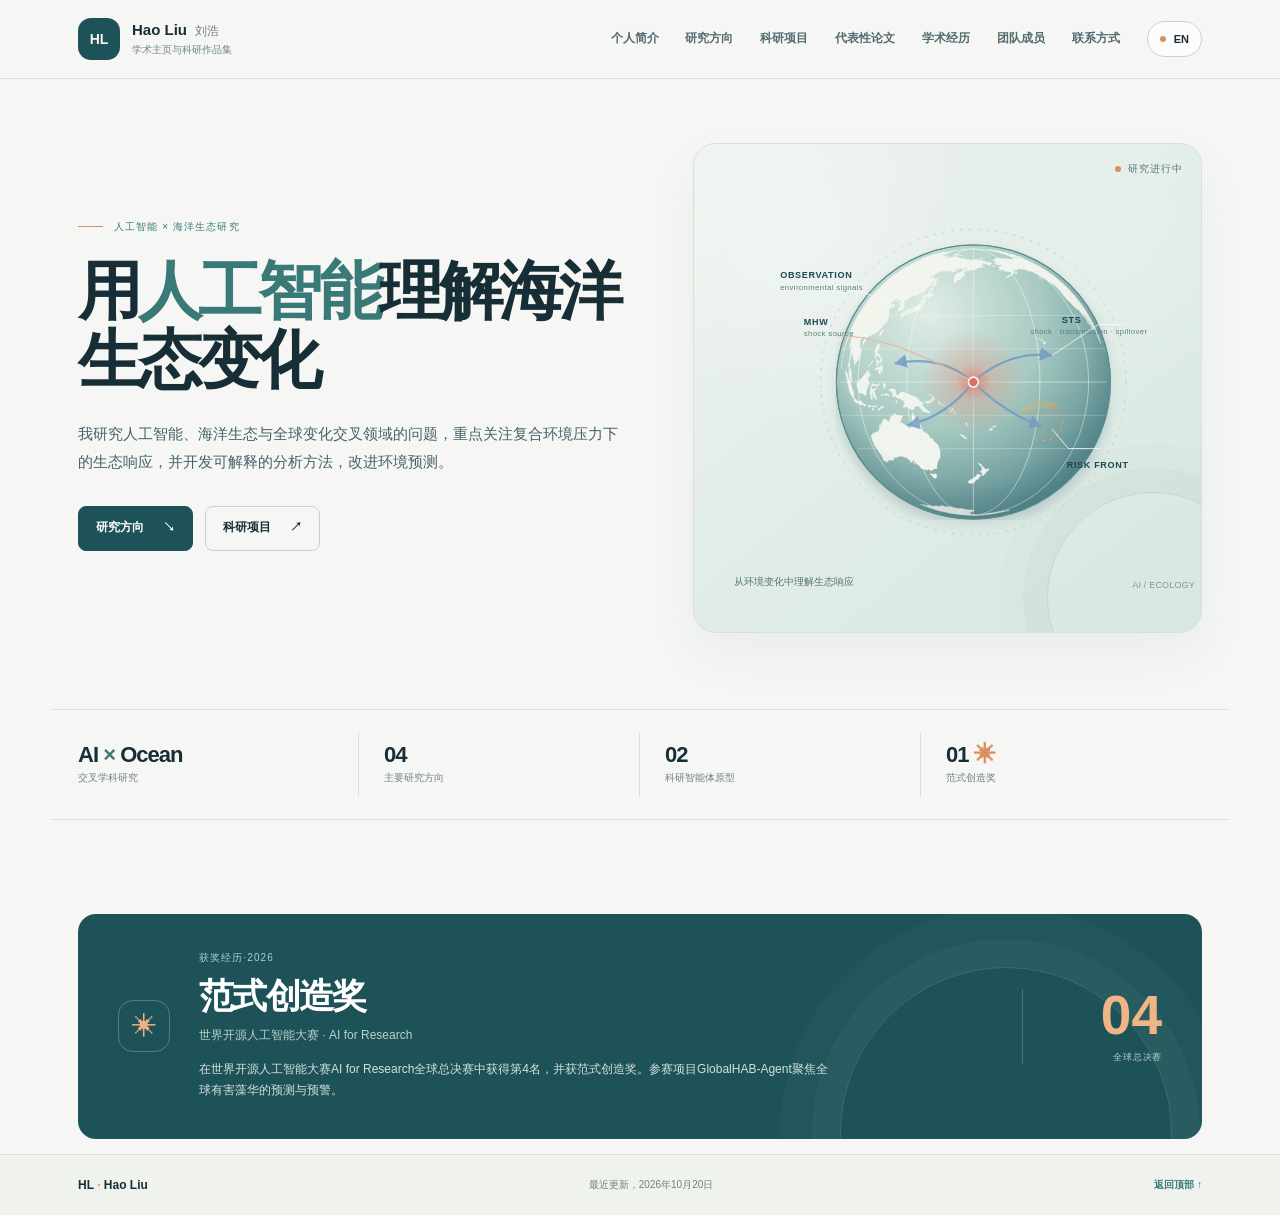
==== commit 317e4c54: "Bust cache for updated multi-page site script" ====
--- a/index.html
+++ b/index.html
@@ -11,7 +11,7 @@
   <title>刘浩｜人工智能与海洋生态</title>
   <link rel="icon" href="assets/favicon.svg" type="image/svg+xml">
   <link rel="stylesheet" href="styles.css?v=20261020-6">
-  <script defer src="script.js?v=20261020-7"></script>
+  <script defer src="script.js?v=20261020-8"></script>
 </head>
 <body data-page="home">
   <a class="skip-link" href="#main" data-i18n="skip">跳转到正文</a>
--- a/styles.css
+++ b/styles.css
@@ -63,3 +63,39 @@
 .filter-chip:focus-visible{outline:2px solid var(--orange);outline-offset:3px}
 .publication-empty{margin:0;padding:24px 4px;border-bottom:1px solid var(--line);color:var(--muted);font-size:13px;line-height:1.7}
 @media(max-width:600px){.publication-filter-row{align-items:flex-start;gap:7px}.filter-row-label{flex-basis:65px;padding-top:8px}.filter-chip{padding:7px 10px}}
+
+
+/* Independent page layouts: keep each navigation item focused on one topic. */
+.page-intro.section-wrap{padding-top:62px;padding-bottom:8px}
+.page-intro .section-index{margin-bottom:16px}
+.page-intro h1{max-width:900px;margin:0 0 15px;font:600 clamp(36px,4.4vw,58px)/1.12 var(--display);letter-spacing:-.055em}
+.page-intro-lede{max-width:740px;margin:0;color:var(--muted);font-size:14px;line-height:1.85}
+.section.page-content{padding-top:30px;padding-bottom:76px}
+.about-section.page-content .about-grid{padding-top:10px;padding-bottom:30px}
+.research-grid{align-items:start}
+.research-card{min-height:0;align-self:start;height:auto;padding:21px 20px}
+.research-card .research-icon{margin-top:0}
+.project-category-block+.project-category-block{margin-top:58px}
+.category-heading{display:flex;align-items:flex-start;justify-content:space-between;gap:24px;margin-bottom:22px}
+.category-heading h2{font:600 clamp(24px,2.7vw,32px)/1.2 var(--display);letter-spacing:-.04em;margin:8px 0 0}
+.category-lede{max-width:700px;color:var(--muted);font-size:13px;line-height:1.75;margin:10px 0 0}
+.category-count{flex:0 0 auto;display:grid;place-items:center;min-width:40px;height:40px;padding:0 10px;border:1px solid var(--line-strong);border-radius:50%;color:var(--teal);font:500 11px var(--mono)}
+.funding-grid{display:grid;grid-template-columns:repeat(2,minmax(0,1fr));gap:14px}
+.funding-card{min-height:142px;padding:23px 24px;border:1px dashed var(--line-strong);border-radius:14px;background:#ffffff70}
+.funding-mark{display:grid;place-items:center;width:30px;height:30px;border-radius:9px;background:var(--teal-pale);color:var(--teal-deep);font-size:18px;margin-bottom:15px}
+.funding-card h3{font:700 15px/1.4 var(--display);margin:0 0 8px}
+.funding-card p{max-width:620px;margin:0;color:var(--muted);font-size:12px;line-height:1.8}
+.members-empty-panel{max-width:820px;padding:38px;border:1px solid var(--line);border-radius:18px;background:#ffffff80}
+.members-empty-symbol{display:grid;place-items:center;width:52px;height:52px;border:1px solid var(--line-strong);border-radius:15px;background:var(--teal-pale);color:var(--teal-deep);font-weight:700;letter-spacing:.02em;margin-bottom:24px}
+.members-empty-panel .section-index{margin-bottom:9px}
+.members-empty-panel h2{font:600 clamp(23px,2.8vw,32px)/1.25 var(--display);letter-spacing:-.04em;margin:0 0 12px}
+.members-empty-panel>p:last-child{max-width:590px;margin:0;color:var(--muted);font-size:13px;line-height:1.9}
+@media(max-width:760px){
+  .page-intro.section-wrap{padding-top:42px;padding-bottom:5px}
+  .page-intro h1{font-size:clamp(34px,8vw,48px)}
+  .section.page-content{padding-top:24px;padding-bottom:54px}
+  .funding-grid{grid-template-columns:1fr}
+  .category-heading{gap:12px}
+  .category-count{min-width:34px;height:34px}
+  .members-empty-panel{padding:26px 22px}
+}
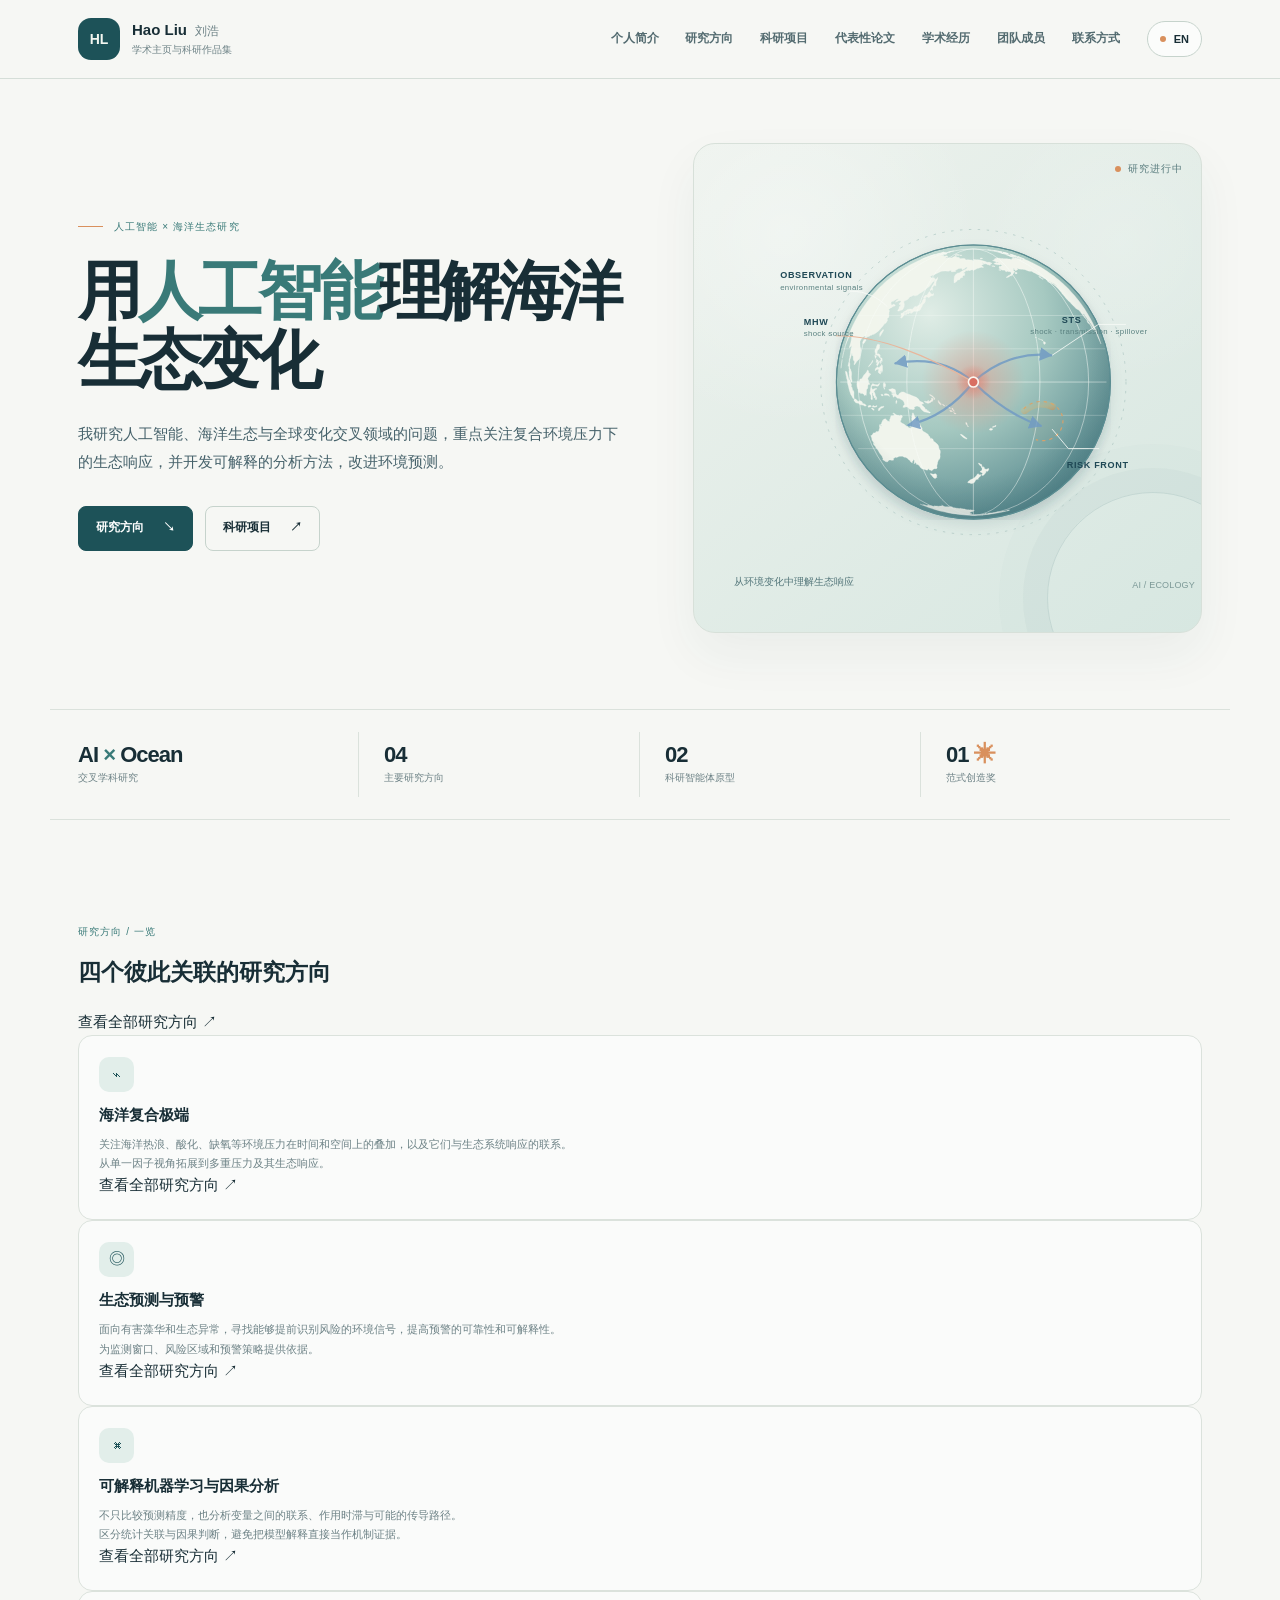
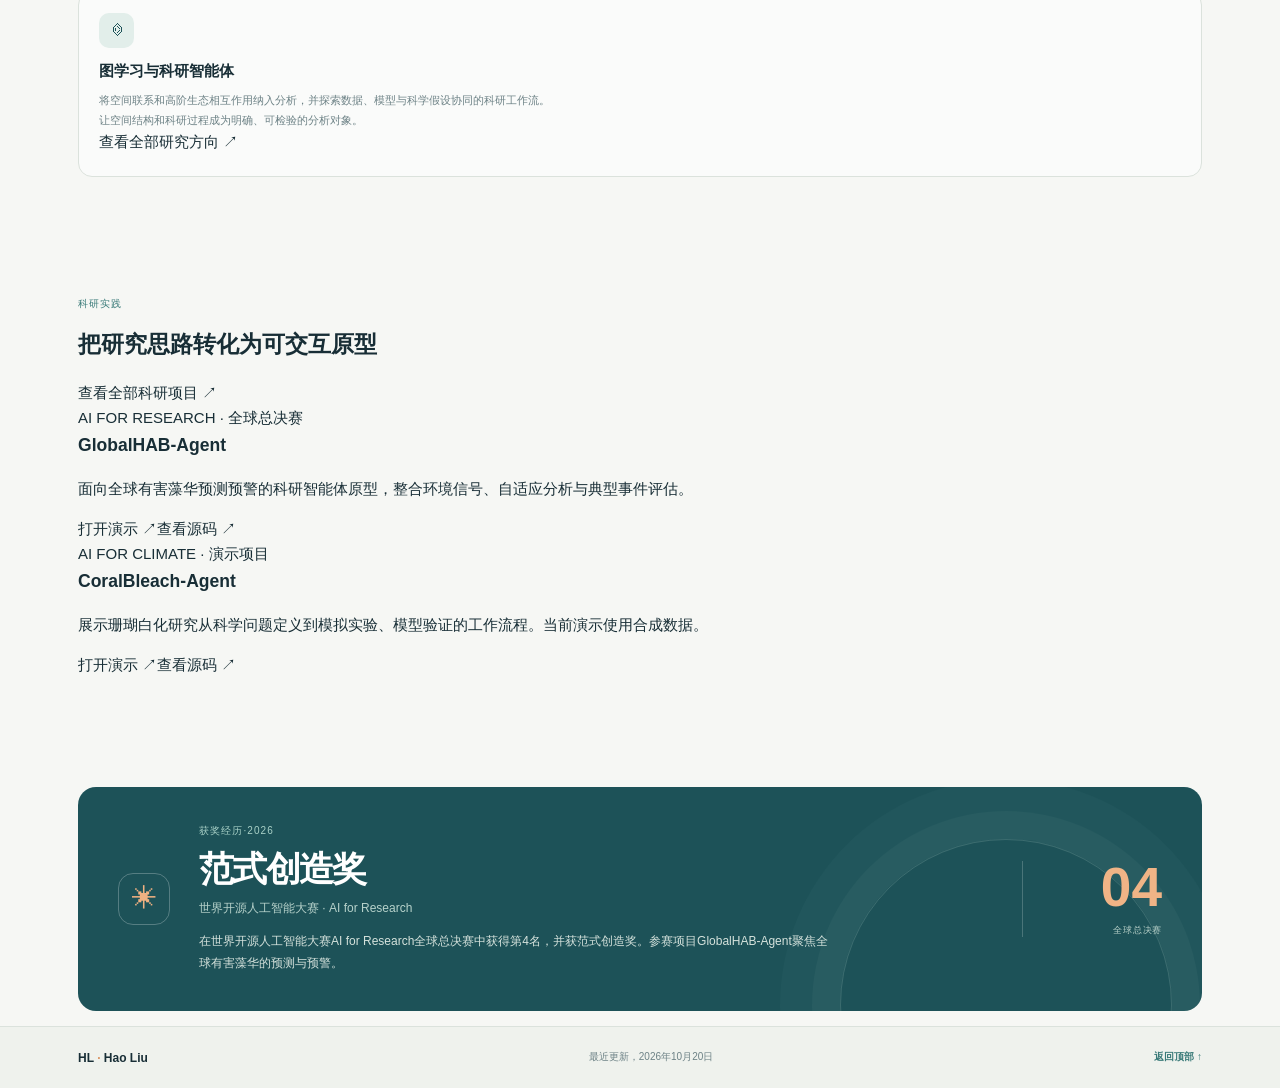
==== commit cb6dd86a: "Expand homepage with research overview and featured projects" ====
--- a/index.html
+++ b/index.html
@@ -10,8 +10,8 @@
   <meta property="og:type" content="website">
   <title>刘浩｜人工智能与海洋生态</title>
   <link rel="icon" href="assets/favicon.svg" type="image/svg+xml">
-  <link rel="stylesheet" href="styles.css?v=20261020-6">
-  <script defer src="script.js?v=20261020-8"></script>
+  <link rel="stylesheet" href="styles.css?v=20261020-7">
+  <script defer src="script.js?v=20261020-9"></script>
 </head>
 <body data-page="home">
   <a class="skip-link" href="#main" data-i18n="skip">跳转到正文</a>
@@ -113,7 +113,35 @@
         <span class="fact-value">01 <span class="fact-star">✳</span></span>
         <span class="fact-label" data-i18n="facts.four">Paradigm Creation Award</span>
       </div>
-    </section><section class="section section-wrap recognition-section" id="awards">
+    </section>
+    <section class="section section-wrap home-research-section" id="home-research">
+      <div class="home-section-heading">
+        <div><p class="section-index" data-i18n="home.research.eyebrow">研究方向 / 一览</p><h2 data-i18n="home.research.title">四个彼此关联的研究方向</h2></div>
+        <a class="text-link" href="research.html"><span data-i18n="home.research.link">查看全部研究方向</span> ↗</a>
+      </div>
+      <div class="home-research-grid" id="home-research-grid"></div>
+    </section>
+    <section class="section section-wrap home-work-section" id="home-work">
+      <div class="home-section-heading">
+        <div><p class="section-index" data-i18n="home.work.eyebrow">科研实践</p><h2 data-i18n="home.work.title">把研究思路转化为可交互原型</h2></div>
+        <a class="text-link" href="projects.html"><span data-i18n="home.work.link">查看全部科研项目</span> ↗</a>
+      </div>
+      <div class="home-work-grid">
+        <article class="home-work-card">
+          <div class="home-work-top"><span data-i18n="home.work.globalhab.type">AI FOR RESEARCH · 全球总决赛</span><span class="home-work-dot"></span></div>
+          <h3>GlobalHAB-Agent</h3>
+          <p data-i18n="home.work.globalhab.desc">面向全球有害藻华预测预警的科研智能体原型，整合环境信号、自适应分析与典型事件评估。</p>
+          <div class="home-work-links"><a href="https://globalhab-agent-demo.streamlit.app/" target="_blank" rel="noopener noreferrer"><span data-i18n="home.work.openDemo">打开演示</span> ↗</a><a href="https://github.com/Haoliu9427/GlobalHAB-Agent-demo" target="_blank" rel="noopener noreferrer"><span data-i18n="home.work.source">查看源码</span> ↗</a></div>
+        </article>
+        <article class="home-work-card">
+          <div class="home-work-top"><span data-i18n="home.work.coral.type">AI FOR CLIMATE · 演示项目</span><span class="home-work-dot"></span></div>
+          <h3>CoralBleach-Agent</h3>
+          <p data-i18n="home.work.coral.desc">展示珊瑚白化研究从科学问题定义到模拟实验、模型验证的工作流程。当前演示使用合成数据。</p>
+          <div class="home-work-links"><a href="https://haoliu9427.github.io/CoralBleach-Agent-demo/" target="_blank" rel="noopener noreferrer"><span data-i18n="home.work.openDemo">打开演示</span> ↗</a><a href="https://github.com/Haoliu9427/CoralBleach-Agent-demo" target="_blank" rel="noopener noreferrer"><span data-i18n="home.work.source">查看源码</span> ↗</a></div>
+        </article>
+      </div>
+    </section>
+    <section class="section section-wrap recognition-section" id="awards">
       <div class="award-panel">
         <div class="award-symbol" aria-hidden="true">✳</div>
         <div class="award-content">
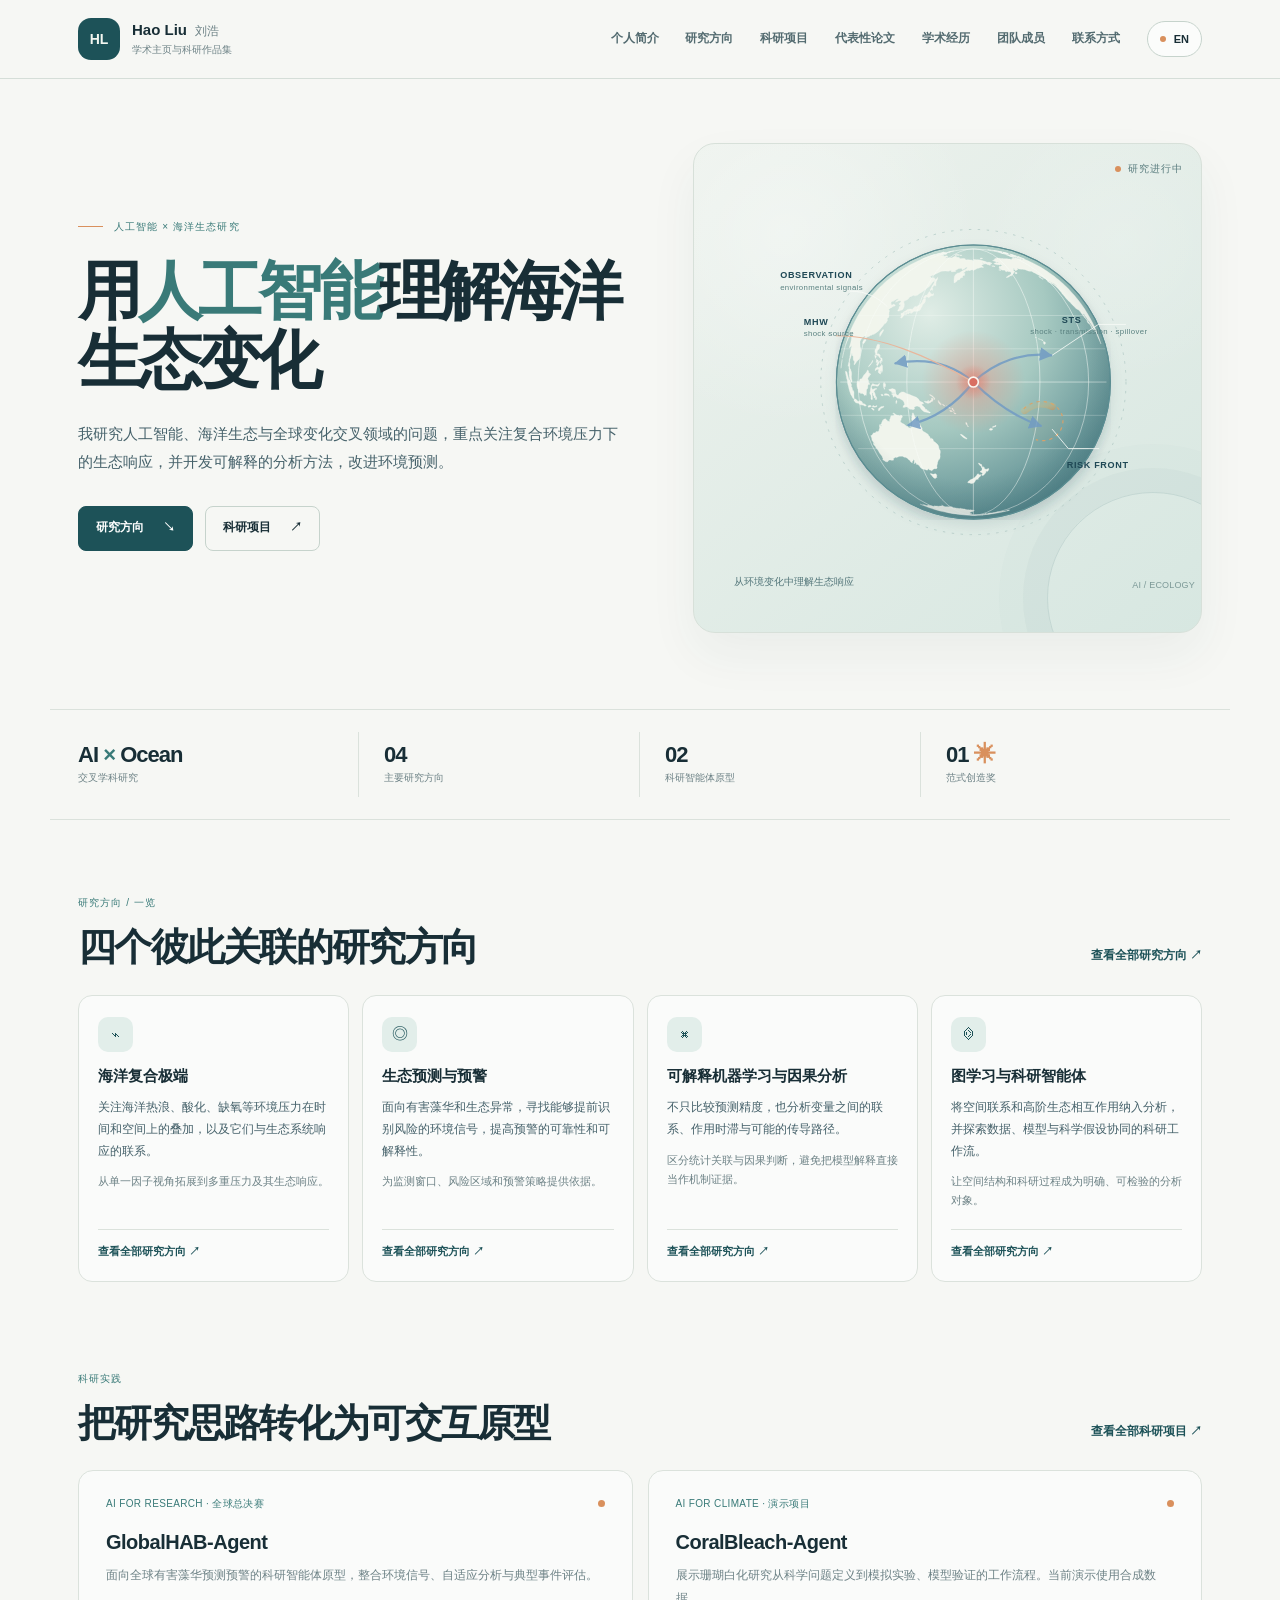
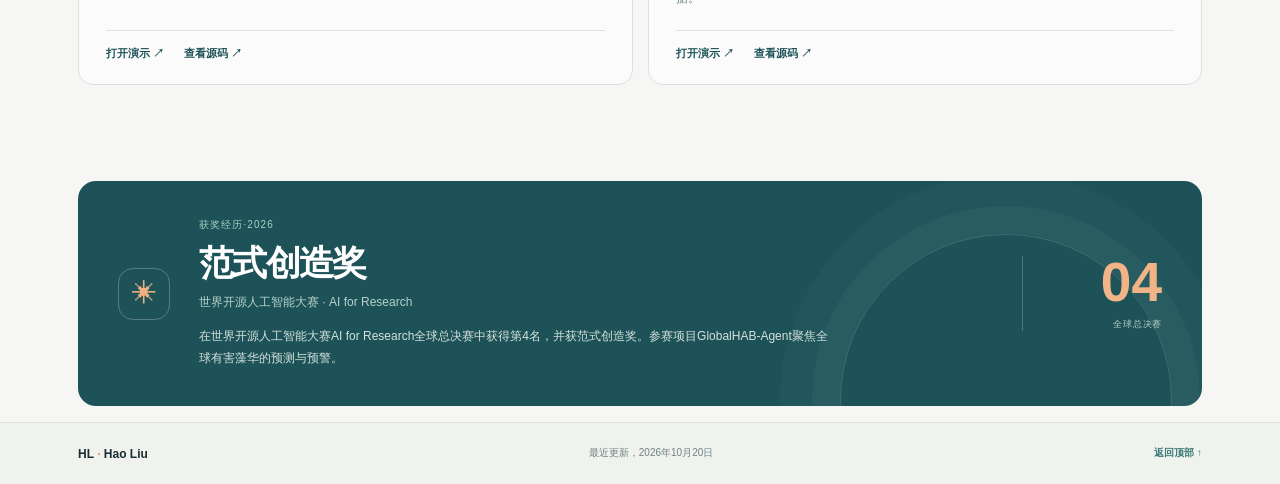
==== commit 2d017946: "Refresh bilingual site script cache version" ====
--- a/index.html
+++ b/index.html
@@ -11,7 +11,7 @@
   <title>刘浩｜人工智能与海洋生态</title>
   <link rel="icon" href="assets/favicon.svg" type="image/svg+xml">
   <link rel="stylesheet" href="styles.css?v=20261020-7">
-  <script defer src="script.js?v=20261020-9"></script>
+  <script defer src="script.js?v=20261020-10"></script>
 </head>
 <body data-page="home">
   <a class="skip-link" href="#main" data-i18n="skip">跳转到正文</a>
--- a/styles.css
+++ b/styles.css
@@ -99,3 +99,79 @@
   .category-count{min-width:34px;height:34px}
   .members-empty-panel{padding:26px 22px}
 }
+
+
+/* Content-rich academic pages: consistent card heights and clearer reading rhythm. */
+.research-grid{grid-template-columns:repeat(4,minmax(0,1fr));grid-auto-rows:1fr;align-items:stretch;gap:15px}
+.research-card{height:100%;min-height:0;align-self:stretch;padding:23px 21px 21px;display:flex;flex-direction:column;gap:0}
+.research-card h3{font-size:15px;line-height:1.45;margin:0 0 11px}
+.research-card .research-summary{font-size:12px;line-height:1.8;color:var(--ink-soft);margin:0 0 17px}
+.research-card-detail{padding:12px 0 0;margin-top:1px;border-top:1px solid var(--line)}
+.research-card-detail>span,.research-card-focus>span{display:block;color:var(--teal);font-size:10px;font-weight:700;letter-spacing:.04em;margin-bottom:4px}
+.research-card-detail p,.research-card-focus p{font-size:11px;line-height:1.75;color:var(--muted);margin:0}
+.research-card-focus{margin-top:auto;padding-top:15px}
+.research-card-compact{min-height:250px;padding:21px 19px}
+.research-card-compact .research-summary{margin-bottom:10px}
+.research-card-compact .research-focus{font-size:11px;line-height:1.75;color:var(--muted);margin:0 0 18px}
+.research-card-link{margin-top:auto;padding-top:12px;border-top:1px solid var(--line);color:var(--teal-deep);font-size:11px;font-weight:700}
+.research-card-link:hover,.text-link:hover,.home-work-links a:hover{color:var(--orange)}
+.home-section-heading{display:flex;align-items:end;justify-content:space-between;gap:25px;margin-bottom:24px}
+.home-section-heading h2{font:600 clamp(27px,3vw,38px)/1.2 var(--display);letter-spacing:-.045em;margin:10px 0 0}
+.text-link{flex-shrink:0;color:var(--teal-deep);font-size:12px;font-weight:700;padding-bottom:5px}
+.home-research-section{padding-top:76px;padding-bottom:28px}
+.home-research-grid{display:grid;grid-template-columns:repeat(4,minmax(0,1fr));grid-auto-rows:1fr;gap:13px}
+.home-work-section{padding-top:62px;padding-bottom:24px}
+.home-work-grid{display:grid;grid-template-columns:repeat(2,minmax(0,1fr));gap:15px}
+.home-work-card{min-height:215px;padding:25px 27px 22px;border:1px solid var(--line);border-radius:15px;background:#ffffff8a;display:flex;flex-direction:column;align-items:flex-start}
+.home-work-top{width:100%;display:flex;align-items:center;justify-content:space-between;gap:12px;color:var(--teal);font:500 10px/1.5 var(--mono);letter-spacing:.035em}
+.home-work-dot{width:7px;height:7px;flex:0 0 7px;border-radius:50%;background:var(--orange)}
+.home-work-card h3{font:700 20px/1.3 var(--display);letter-spacing:-.025em;margin:18px 0 9px}
+.home-work-card>p{font-size:12px;line-height:1.85;color:var(--muted);margin:0 0 19px;max-width:620px}
+.home-work-links{display:flex;flex-wrap:wrap;gap:20px;margin-top:auto;padding-top:13px;border-top:1px solid var(--line);width:100%}
+.home-work-links a{color:var(--teal-deep);font-size:11px;font-weight:700}
+.recognition-section{padding-top:72px;padding-bottom:16px}
+.about-section.page-content{padding-top:30px}
+.about-grid{grid-template-columns:minmax(0,.88fr) minmax(0,1.12fr);gap:clamp(36px,6vw,88px);padding:18px 0 42px}
+.about-lead p{max-width:480px;font-size:clamp(22px,2.25vw,28px);line-height:1.5}
+.about-detail p{max-width:690px;font-size:13px;line-height:2}
+.about-approach{padding-top:31px;border-top:1px solid var(--line)}
+.about-approach>.section-index{margin-bottom:11px}
+.about-approach>h2{max-width:720px;font:600 clamp(24px,3vw,35px)/1.25 var(--display);letter-spacing:-.04em;margin:0 0 24px}
+.about-approach-grid{display:grid;grid-template-columns:repeat(3,minmax(0,1fr));gap:14px}
+.about-approach-card{min-height:220px;padding:23px 22px;border:1px solid var(--line);border-radius:14px;background:#ffffff80;display:flex;flex-direction:column;align-items:flex-start}
+.approach-mark{display:grid;place-items:center;width:32px;height:32px;border-radius:9px;background:var(--teal-pale);color:var(--teal-deep);font:700 10px var(--mono);margin-bottom:18px}
+.about-approach-card h3{font:700 15px/1.45 var(--display);margin:0 0 10px}
+.about-approach-card p{font-size:12px;line-height:1.85;color:var(--muted);margin:0}
+.research-logic{display:grid;grid-template-columns:repeat(3,minmax(0,1fr));gap:0;margin:4px 0 25px;border-top:1px solid var(--line);border-bottom:1px solid var(--line);padding:17px 0}
+.research-logic>div{padding:4px 22px;border-right:1px solid var(--line);display:grid;grid-template-columns:28px 1fr;align-content:start;column-gap:9px}
+.research-logic>div:first-child{padding-left:0}
+.research-logic>div:last-child{border-right:0}
+.research-logic>div>span{grid-row:1/3;color:var(--orange);font:600 11px var(--mono);padding-top:2px}
+.research-logic strong{font-size:12px;line-height:1.5}
+.research-logic p{grid-column:2;margin:5px 0 0;color:var(--muted);font-size:11px;line-height:1.7}
+@media(max-width:1050px){
+ .research-grid,.home-research-grid{grid-template-columns:repeat(2,minmax(0,1fr));grid-auto-rows:auto}
+ .research-card,.research-card-compact{height:100%;min-height:0}
+ .research-card-focus{margin-top:auto}
+}
+@media(max-width:760px){
+ .home-section-heading{align-items:flex-start;flex-direction:column;gap:12px}
+ .home-section-heading h2{font-size:29px}
+ .home-research-section{padding-top:55px}
+ .home-research-grid{grid-template-columns:1fr}
+ .research-card-compact{min-height:0}
+ .home-work-grid,.about-approach-grid{grid-template-columns:1fr}
+ .home-work-card{min-height:0;padding:22px}
+ .about-grid{grid-template-columns:1fr;gap:25px;padding-top:8px;padding-bottom:30px}
+ .about-lead p{max-width:650px;font-size:23px}
+ .about-approach-card{min-height:0}
+ .research-logic{grid-template-columns:1fr;gap:0;padding:7px 0}
+ .research-logic>div,.research-logic>div:first-child{padding:13px 2px;border-right:0;border-bottom:1px solid var(--line)}
+ .research-logic>div:last-child{border-bottom:0}
+ .research-card{padding:22px}
+}
+@media(max-width:420px){
+ .home-work-top{font-size:9px}
+ .home-work-links{gap:14px}
+ .research-card-detail{padding-top:10px}
+}
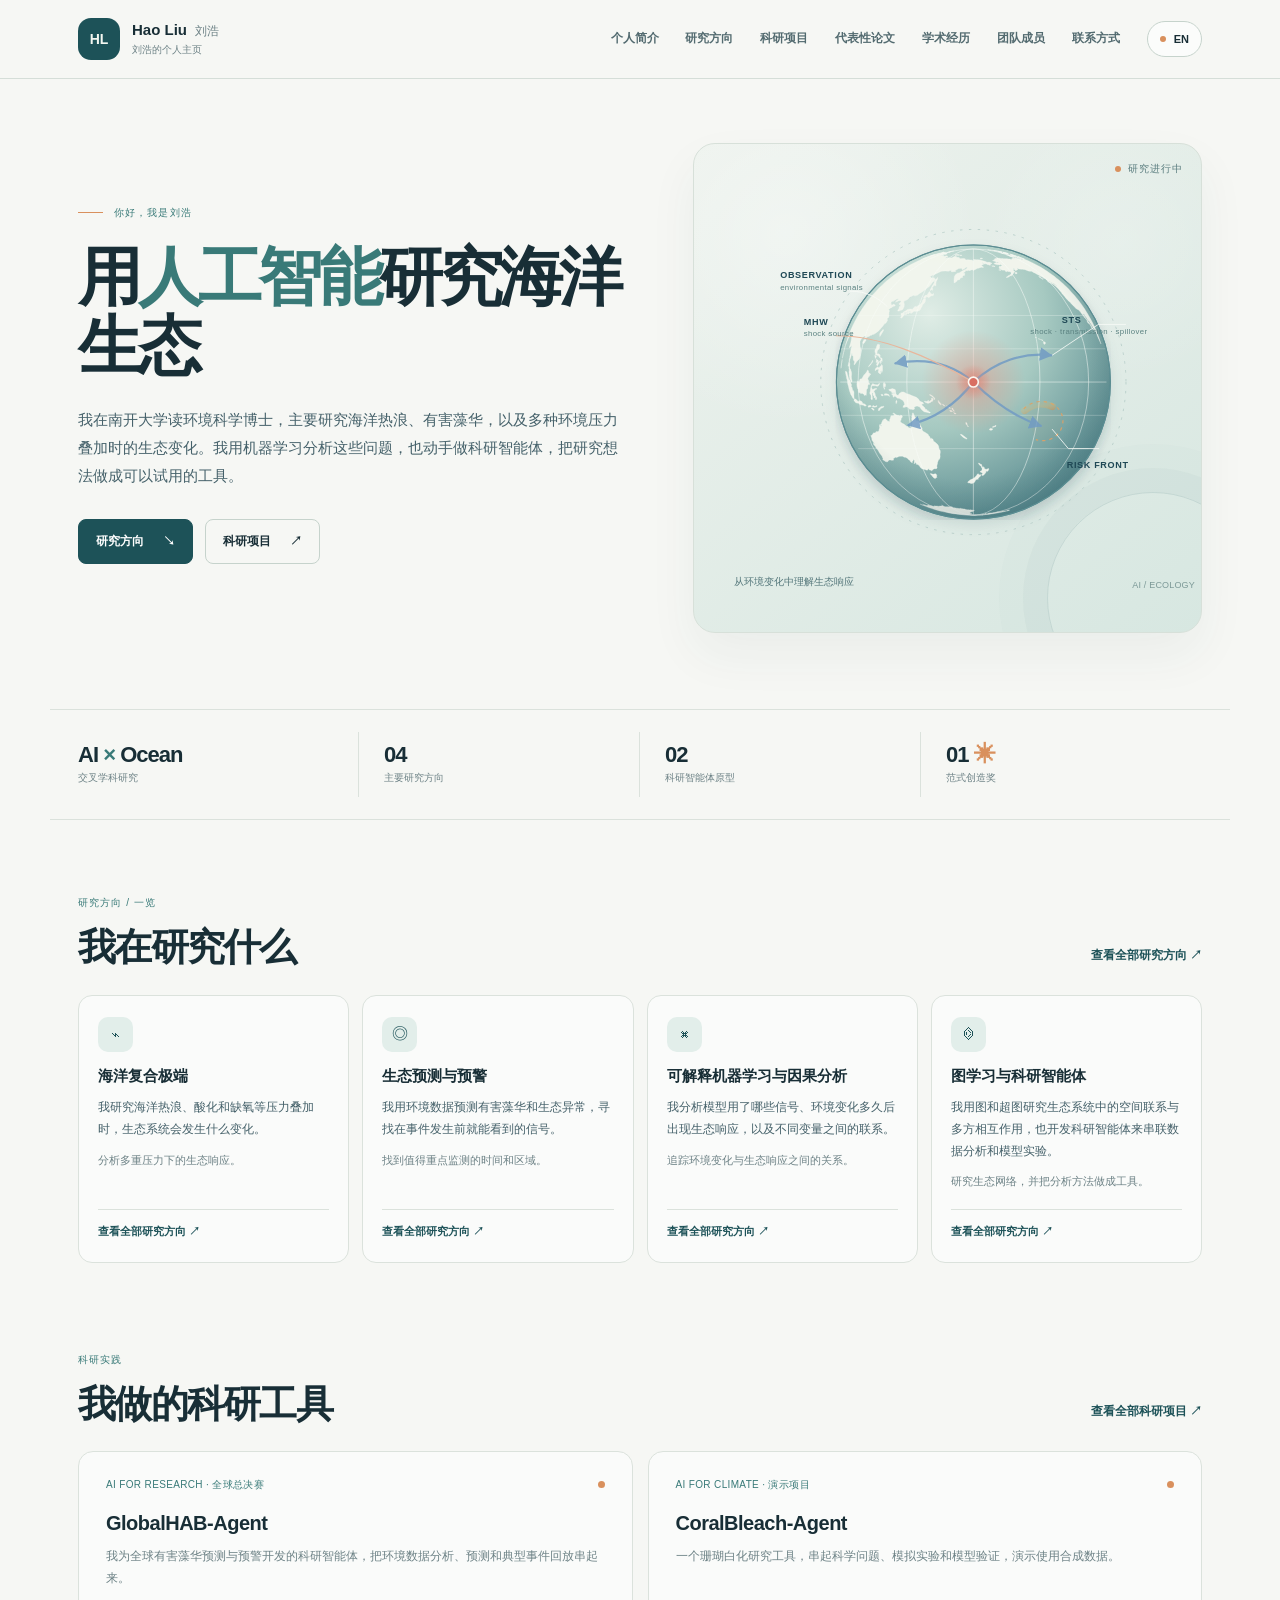
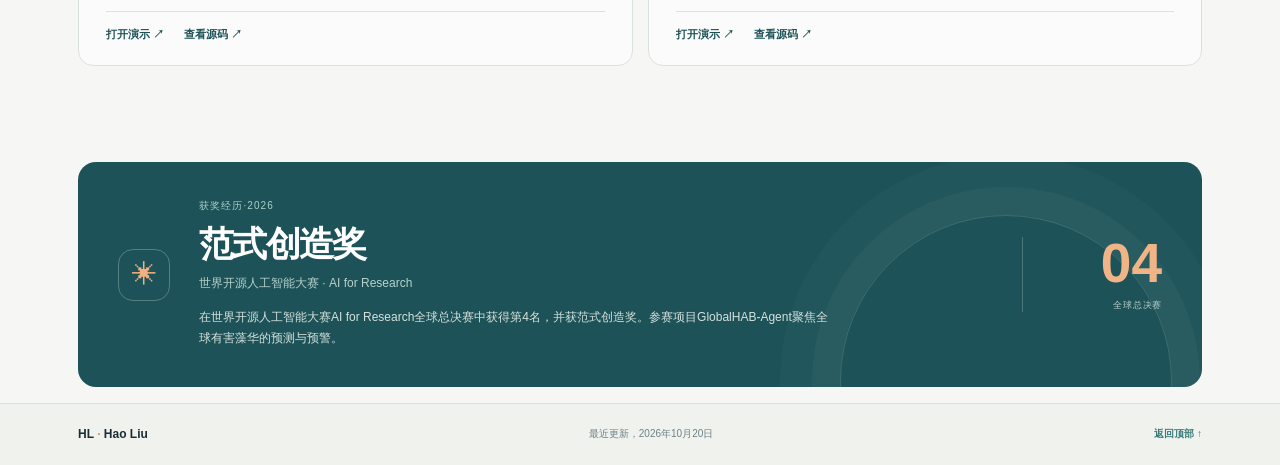
==== commit 7909924f: "Make bilingual profile more personal and add CV of Failure placeholder" ====
--- a/index.html
+++ b/index.html
@@ -10,8 +10,8 @@
   <meta property="og:type" content="website">
   <title>刘浩｜人工智能与海洋生态</title>
   <link rel="icon" href="assets/favicon.svg" type="image/svg+xml">
-  <link rel="stylesheet" href="styles.css?v=20261020-7">
-  <script defer src="script.js?v=20261020-10"></script>
+  <link rel="stylesheet" href="styles.css?v=20261020-8">
+  <script defer src="script.js?v=20261020-11"></script>
 </head>
 <body data-page="home">
   <a class="skip-link" href="#main" data-i18n="skip">跳转到正文</a>
@@ -21,7 +21,7 @@
         <span class="brand-mark">HL</span>
         <span class="brand-copy">
           <strong>Hao Liu <span class="brand-cn">刘浩</span></strong>
-          <small data-i18n="brand.subtitle">Academic profile & research portfolio</small>
+          <small data-i18n="brand.subtitle">刘浩的个人主页</small>
         </span>
       </a>
 
@@ -30,13 +30,13 @@
       </button>
 
       <nav class="site-nav" id="site-nav" aria-label="Main navigation">
-        <a href="about.html" data-page-link="about" data-i18n="nav.about">About</a>
-        <a href="research.html" data-page-link="research" data-i18n="nav.research">Research</a>
-        <a href="projects.html" data-page-link="projects" data-i18n="nav.projects">Projects</a>
-        <a href="publications.html" data-page-link="publications" data-i18n="nav.publications">Publications</a>
-        <a href="background.html" data-page-link="background" data-i18n="nav.background">Background</a>
-        <a href="members.html" data-page-link="members" data-i18n="nav.members">Lab members</a>
-        <a href="contact.html" data-page-link="contact" data-i18n="nav.contact">Contact</a>
+        <a href="about.html" data-page-link="about" data-i18n="nav.about">个人简介</a>
+        <a href="research.html" data-page-link="research" data-i18n="nav.research">研究方向</a>
+        <a href="projects.html" data-page-link="projects" data-i18n="nav.projects">科研项目</a>
+        <a href="publications.html" data-page-link="publications" data-i18n="nav.publications">代表性论文</a>
+        <a href="background.html" data-page-link="background" data-i18n="nav.background">学术经历</a>
+        <a href="members.html" data-page-link="members" data-i18n="nav.members">团队成员</a>
+        <a href="contact.html" data-page-link="contact" data-i18n="nav.contact">联系方式</a>
         <button class="language-toggle" id="language-toggle" type="button" aria-label="Switch language">
           <span class="language-dot"></span><span id="language-label">中文</span>
         </button>
@@ -46,18 +46,18 @@
   <main id="main">
 <section class="hero section-wrap" id="top">
       <div class="hero-copy">
-        <p class="eyebrow"><span class="eyebrow-line"></span><span data-i18n="hero.eyebrow">RESEARCHER · AI × MARINE ECOLOGY</span></p>
-        <h1 data-i18n="hero.title">Understanding a changing ocean with <span class="hero-highlight">intelligent systems</span></h1>
-        <p class="hero-lede" data-i18n="hero.lede">I work at the intersection of artificial intelligence, marine ecology, and global change — developing interpretable methods to understand ecological responses and improve environmental prediction.</p>
+        <p class="eyebrow"><span class="eyebrow-line"></span><span data-i18n="hero.eyebrow">你好，我是刘浩</span></p>
+        <h1 data-i18n="hero.title">用<span class="hero-highlight">人工智能</span>研究海洋生态</h1>
+        <p class="hero-lede" data-i18n="hero.lede">我在南开大学读环境科学博士，主要研究海洋热浪、有害藻华，以及多种环境压力叠加时的生态变化。我用机器学习分析这些问题，也动手做科研智能体，把研究想法做成可以试用的工具。</p>
         <div class="hero-actions">
-          <a class="button button-primary" href="research.html"><span data-i18n="hero.ctaResearch">Explore research</span><span aria-hidden="true">↘</span></a>
-          <a class="button button-quiet" href="projects.html"><span data-i18n="hero.ctaProjects">View projects</span><span aria-hidden="true">↗</span></a>
+          <a class="button button-primary" href="research.html"><span data-i18n="hero.ctaResearch">研究方向</span><span aria-hidden="true">↘</span></a>
+          <a class="button button-quiet" href="projects.html"><span data-i18n="hero.ctaProjects">科研项目</span><span aria-hidden="true">↗</span></a>
         </div>
       </div>
 
       <div class="hero-visual" aria-label="Shock-transmission-spillover globe illustration" role="img">
         <div class="visual-topline">
-          <span class="visual-live"><i></i><span data-i18n="visual.status">Research in progress</span></span>
+          <span class="visual-live"><i></i><span data-i18n="visual.status">研究进行中</span></span>
         </div>
         <svg class="ocean-graphic sts-globe-realistic" viewBox="0 0 580 500" xmlns="http://www.w3.org/2000/svg" aria-hidden="true">
 <defs>
@@ -92,51 +92,51 @@
 </g>
 </svg>
         <div class="visual-caption">
-          <span data-i18n="visual.caption">From environmental signals to ecological insight</span>
+          <span data-i18n="visual.caption">从环境变化中理解生态响应</span>
           <span class="caption-index">AI / ECOLOGY</span>
         </div>
       </div>
     </section><section class="quick-facts section-wrap" aria-label="Profile highlights">
       <div class="fact">
         <span class="fact-value">AI <span>×</span> Ocean</span>
-        <span class="fact-label" data-i18n="facts.one">Interdisciplinary research</span>
+        <span class="fact-label" data-i18n="facts.one">交叉学科研究</span>
       </div>
       <div class="fact">
         <span class="fact-value">04</span>
-        <span class="fact-label" data-i18n="facts.two">Core research themes</span>
+        <span class="fact-label" data-i18n="facts.two">主要研究方向</span>
       </div>
       <div class="fact">
         <span class="fact-value">02</span>
-        <span class="fact-label" data-i18n="facts.three">Interactive research agents</span>
+        <span class="fact-label" data-i18n="facts.three">科研智能体原型</span>
       </div>
       <div class="fact fact-award">
         <span class="fact-value">01 <span class="fact-star">✳</span></span>
-        <span class="fact-label" data-i18n="facts.four">Paradigm Creation Award</span>
+        <span class="fact-label" data-i18n="facts.four">范式创造奖</span>
       </div>
     </section>
     <section class="section section-wrap home-research-section" id="home-research">
       <div class="home-section-heading">
-        <div><p class="section-index" data-i18n="home.research.eyebrow">研究方向 / 一览</p><h2 data-i18n="home.research.title">四个彼此关联的研究方向</h2></div>
+        <div><p class="section-index" data-i18n="home.research.eyebrow">研究方向 / 一览</p><h2 data-i18n="home.research.title">我在研究什么</h2></div>
         <a class="text-link" href="research.html"><span data-i18n="home.research.link">查看全部研究方向</span> ↗</a>
       </div>
       <div class="home-research-grid" id="home-research-grid"></div>
     </section>
     <section class="section section-wrap home-work-section" id="home-work">
       <div class="home-section-heading">
-        <div><p class="section-index" data-i18n="home.work.eyebrow">科研实践</p><h2 data-i18n="home.work.title">把研究思路转化为可交互原型</h2></div>
+        <div><p class="section-index" data-i18n="home.work.eyebrow">科研实践</p><h2 data-i18n="home.work.title">我做的科研工具</h2></div>
         <a class="text-link" href="projects.html"><span data-i18n="home.work.link">查看全部科研项目</span> ↗</a>
       </div>
       <div class="home-work-grid">
         <article class="home-work-card">
           <div class="home-work-top"><span data-i18n="home.work.globalhab.type">AI FOR RESEARCH · 全球总决赛</span><span class="home-work-dot"></span></div>
           <h3>GlobalHAB-Agent</h3>
-          <p data-i18n="home.work.globalhab.desc">面向全球有害藻华预测预警的科研智能体原型，整合环境信号、自适应分析与典型事件评估。</p>
+          <p data-i18n="home.work.globalhab.desc">我为全球有害藻华预测与预警开发的科研智能体，把环境数据分析、预测和典型事件回放串起来。</p>
           <div class="home-work-links"><a href="https://globalhab-agent-demo.streamlit.app/" target="_blank" rel="noopener noreferrer"><span data-i18n="home.work.openDemo">打开演示</span> ↗</a><a href="https://github.com/Haoliu9427/GlobalHAB-Agent-demo" target="_blank" rel="noopener noreferrer"><span data-i18n="home.work.source">查看源码</span> ↗</a></div>
         </article>
         <article class="home-work-card">
           <div class="home-work-top"><span data-i18n="home.work.coral.type">AI FOR CLIMATE · 演示项目</span><span class="home-work-dot"></span></div>
           <h3>CoralBleach-Agent</h3>
-          <p data-i18n="home.work.coral.desc">展示珊瑚白化研究从科学问题定义到模拟实验、模型验证的工作流程。当前演示使用合成数据。</p>
+          <p data-i18n="home.work.coral.desc">一个珊瑚白化研究工具，串起科学问题、模拟实验和模型验证，演示使用合成数据。</p>
           <div class="home-work-links"><a href="https://haoliu9427.github.io/CoralBleach-Agent-demo/" target="_blank" rel="noopener noreferrer"><span data-i18n="home.work.openDemo">打开演示</span> ↗</a><a href="https://github.com/Haoliu9427/CoralBleach-Agent-demo" target="_blank" rel="noopener noreferrer"><span data-i18n="home.work.source">查看源码</span> ↗</a></div>
         </article>
       </div>
@@ -145,14 +145,14 @@
       <div class="award-panel">
         <div class="award-symbol" aria-hidden="true">✳</div>
         <div class="award-content">
-          <p class="section-index" data-i18n="award.eyebrow">RECOGNITION / 2026</p>
-          <h2 data-i18n="award.title">Paradigm Creation Award</h2>
-          <p class="award-subtitle" data-i18n="award.subtitle">World Open-Source AI Competition · AI for Research</p>
-          <p class="award-description" data-i18n="award.description">Global finalist — 4th place overall and the sole recipient of the Paradigm Creation Award, for GlobalHAB-Agent, a research agent for global harmful algal bloom prediction and early warning.</p>
+          <p class="section-index" data-i18n="award.eyebrow">获奖经历·2026</p>
+          <h2 data-i18n="award.title">范式创造奖</h2>
+          <p class="award-subtitle" data-i18n="award.subtitle">世界开源人工智能大赛 · AI for Research</p>
+          <p class="award-description" data-i18n="award.description">在世界开源人工智能大赛AI for Research全球总决赛中获得第4名，并获范式创造奖。参赛项目GlobalHAB-Agent聚焦全球有害藻华的预测与预警。</p>
         </div>
         <div class="award-rank">
           <span class="rank-number">04</span>
-          <span class="rank-label" data-i18n="award.rank">WORLD FINAL</span>
+          <span class="rank-label" data-i18n="award.rank">全球总决赛</span>
         </div>
       </div>
     </section>
@@ -160,9 +160,9 @@
   <footer class="site-footer">
     <div class="footer-inner">
       <a class="footer-brand" href="index.html#top">HL <span>·</span> Hao Liu</a>
-      <p data-i18n="footer.note">Built for scientific exchange · Last updated 2026</p>
-      <a href="#top" class="back-top"><span data-i18n="footer.top">Back to top</span> ↑</a>
+      <p data-i18n="footer.note">最近更新，2026年10月20日</p>
+      <a href="#top" class="back-top"><span data-i18n="footer.top">返回顶部</span> ↑</a>
     </div>
   </footer>
 </body>
-</html>+</html>
--- a/styles.css
+++ b/styles.css
@@ -175,3 +175,17 @@
  .home-work-links{gap:14px}
  .research-card-detail{padding-top:10px}
 }
+
+
+/* Academic experience and CV of Failure */
+.background-jump{display:flex;flex-wrap:wrap;gap:12px 24px;margin:0 0 36px;font-size:13px;color:var(--teal-deep)}
+.background-jump a{border-bottom:1px solid var(--line-strong);padding-bottom:4px}
+.background-jump a:hover{border-color:var(--teal)}
+.failure-section{padding-top:48px;padding-bottom:24px}
+.failure-panel{border-top:1px solid var(--line-strong);padding-top:32px}
+.failure-panel h2{font-size:clamp(26px,3vw,36px);letter-spacing:-.02em;margin-bottom:18px}
+.failure-panel p{color:var(--muted);margin-bottom:0}
+.funding-note{margin-top:36px;padding-top:24px;border-top:1px solid var(--line);color:var(--muted)}
+.funding-note h2{font-size:16px;margin-bottom:8px;color:var(--ink)}
+.funding-note p{margin-bottom:0}
+.members-empty-panel p:empty{display:none}
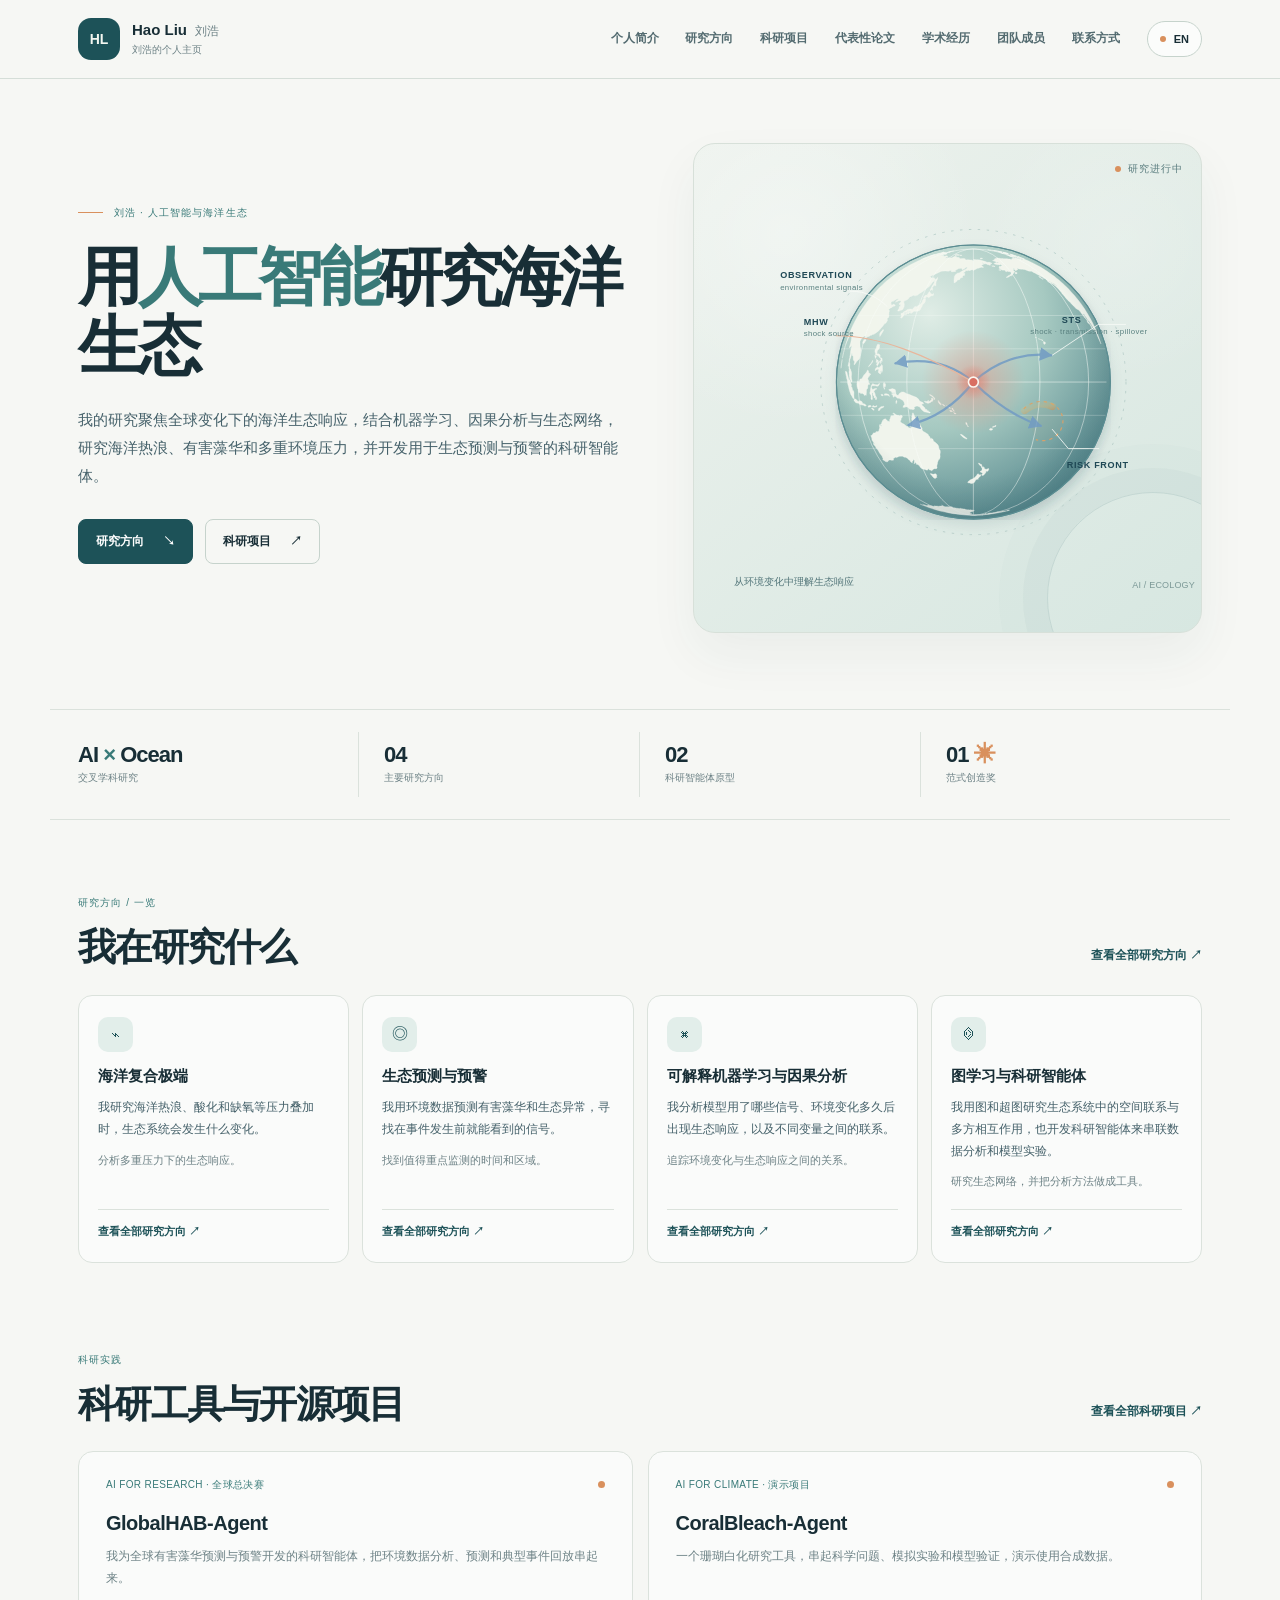
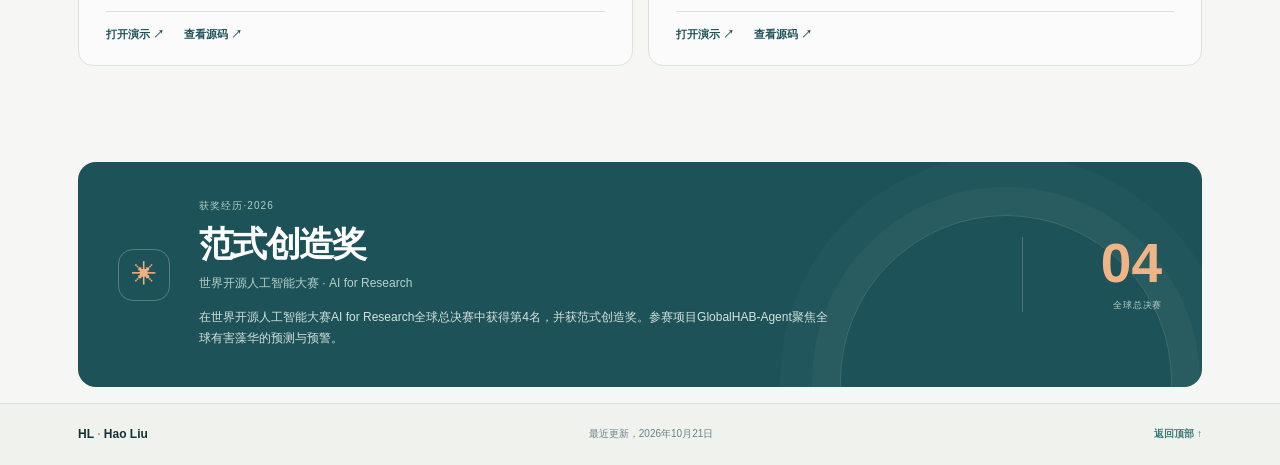
==== commit 6edcdc0f: "Refine researcher profile, align research cards, add member and email form" ====
--- a/index.html
+++ b/index.html
@@ -10,8 +10,8 @@
   <meta property="og:type" content="website">
   <title>刘浩｜人工智能与海洋生态</title>
   <link rel="icon" href="assets/favicon.svg" type="image/svg+xml">
-  <link rel="stylesheet" href="styles.css?v=20261020-8">
-  <script defer src="script.js?v=20261020-11"></script>
+  <link rel="stylesheet" href="styles.css?v=20261021-1">
+  <script defer src="script.js?v=20261021-1"></script>
 </head>
 <body data-page="home">
   <a class="skip-link" href="#main" data-i18n="skip">跳转到正文</a>
@@ -46,9 +46,9 @@
   <main id="main">
 <section class="hero section-wrap" id="top">
       <div class="hero-copy">
-        <p class="eyebrow"><span class="eyebrow-line"></span><span data-i18n="hero.eyebrow">你好，我是刘浩</span></p>
+        <p class="eyebrow"><span class="eyebrow-line"></span><span data-i18n="hero.eyebrow">刘浩 · 人工智能与海洋生态</span></p>
         <h1 data-i18n="hero.title">用<span class="hero-highlight">人工智能</span>研究海洋生态</h1>
-        <p class="hero-lede" data-i18n="hero.lede">我在南开大学读环境科学博士，主要研究海洋热浪、有害藻华，以及多种环境压力叠加时的生态变化。我用机器学习分析这些问题，也动手做科研智能体，把研究想法做成可以试用的工具。</p>
+        <p class="hero-lede" data-i18n="hero.lede">我的研究聚焦全球变化下的海洋生态响应，结合机器学习、因果分析与生态网络，研究海洋热浪、有害藻华和多重环境压力，并开发用于生态预测与预警的科研智能体。</p>
         <div class="hero-actions">
           <a class="button button-primary" href="research.html"><span data-i18n="hero.ctaResearch">研究方向</span><span aria-hidden="true">↘</span></a>
           <a class="button button-quiet" href="projects.html"><span data-i18n="hero.ctaProjects">科研项目</span><span aria-hidden="true">↗</span></a>
@@ -123,7 +123,7 @@
     </section>
     <section class="section section-wrap home-work-section" id="home-work">
       <div class="home-section-heading">
-        <div><p class="section-index" data-i18n="home.work.eyebrow">科研实践</p><h2 data-i18n="home.work.title">我做的科研工具</h2></div>
+        <div><p class="section-index" data-i18n="home.work.eyebrow">科研实践</p><h2 data-i18n="home.work.title">科研工具与开源项目</h2></div>
         <a class="text-link" href="projects.html"><span data-i18n="home.work.link">查看全部科研项目</span> ↗</a>
       </div>
       <div class="home-work-grid">
@@ -160,7 +160,7 @@
   <footer class="site-footer">
     <div class="footer-inner">
       <a class="footer-brand" href="index.html#top">HL <span>·</span> Hao Liu</a>
-      <p data-i18n="footer.note">最近更新，2026年10月20日</p>
+      <p data-i18n="footer.note">最近更新，2026年10月21日</p>
       <a href="#top" class="back-top"><span data-i18n="footer.top">返回顶部</span> ↑</a>
     </div>
   </footer>
--- a/styles.css
+++ b/styles.css
@@ -189,3 +189,38 @@
 .funding-note h2{font-size:16px;margin-bottom:8px;color:var(--ink)}
 .funding-note p{margin-bottom:0}
 .members-empty-panel p:empty{display:none}
+
+/* Shared row tracks align every divider across research cards. */
+.research-grid{grid-auto-rows:auto;row-gap:18px}
+.research-grid>.research-card{display:grid;grid-template-rows:subgrid;grid-row:span 6;row-gap:0;align-content:start}
+.research-grid>.research-card:hover{transform:none}
+.research-grid .research-card-focus{margin-top:0}
+.research-grid .research-card-detail{padding-bottom:14px}
+.about-lead p{font-size:clamp(20px,1.85vw,25px);line-height:1.7}
+.member-card{max-width:900px;display:grid;grid-template-columns:80px minmax(0,1fr);gap:28px;padding:36px;border:1px solid var(--line);border-radius:18px;background:#ffffff80}
+.member-avatar{width:80px;height:80px;border-radius:20px;display:grid;place-items:center;background:var(--teal-pale);color:var(--teal-deep);font-size:25px;font-weight:700}
+.member-copy h2{font-size:30px;line-height:1.3;margin:0 0 6px}
+.member-subtitle{color:var(--teal);margin:0 0 18px}
+.member-bio{max-width:670px;color:var(--ink-soft);line-height:1.9;margin:0}
+.member-links{display:flex;gap:24px;margin-top:22px;color:var(--teal-deep);font-size:13px}
+.member-links a{border-bottom:1px solid var(--line-strong)}
+.message-section{margin-top:52px;padding-top:34px;border-top:1px solid var(--line-strong)}
+.message-heading h2{font-size:26px;margin:0 0 8px}
+.message-heading p{color:var(--muted);font-size:13px;margin:0 0 24px}
+#contact-form{max-width:820px}
+.form-row{display:grid;grid-template-columns:1fr 1fr;gap:20px}
+.form-field{display:flex;flex-direction:column;gap:8px;margin-bottom:20px}
+.form-field label{font-size:13px;font-weight:600}
+.form-field input,.form-field textarea{box-sizing:border-box;width:100%;min-width:0;border:1px solid var(--line-strong);border-radius:9px;padding:12px 14px;background:var(--white);color:var(--ink);font:inherit;line-height:1.6}
+.form-field textarea{resize:vertical;min-height:160px}
+.form-field input:focus-visible,.form-field textarea:focus-visible{outline:2px solid var(--teal);outline-offset:2px}
+.form-honeypot{display:none}
+.form-notice{font-size:12px;line-height:1.7;color:var(--muted)}
+.form-actions{display:flex;align-items:center;gap:24px}
+#contact-send{cursor:pointer;min-width:108px}
+#contact-send:disabled{cursor:wait;opacity:.65}
+.form-status{font-size:13px;color:var(--ink-soft);line-height:1.7;margin:16px 0 0}
+.form-status:empty{display:none}
+.form-status[data-state=success]{color:var(--teal-deep)}
+.form-status[data-state=error],.form-status[data-state=timeout],.form-status[data-state=activation]{color:#a0492c}
+@media(max-width:600px){.member-card{grid-template-columns:1fr;gap:20px;padding:26px}.form-row{grid-template-columns:1fr;gap:0}}
